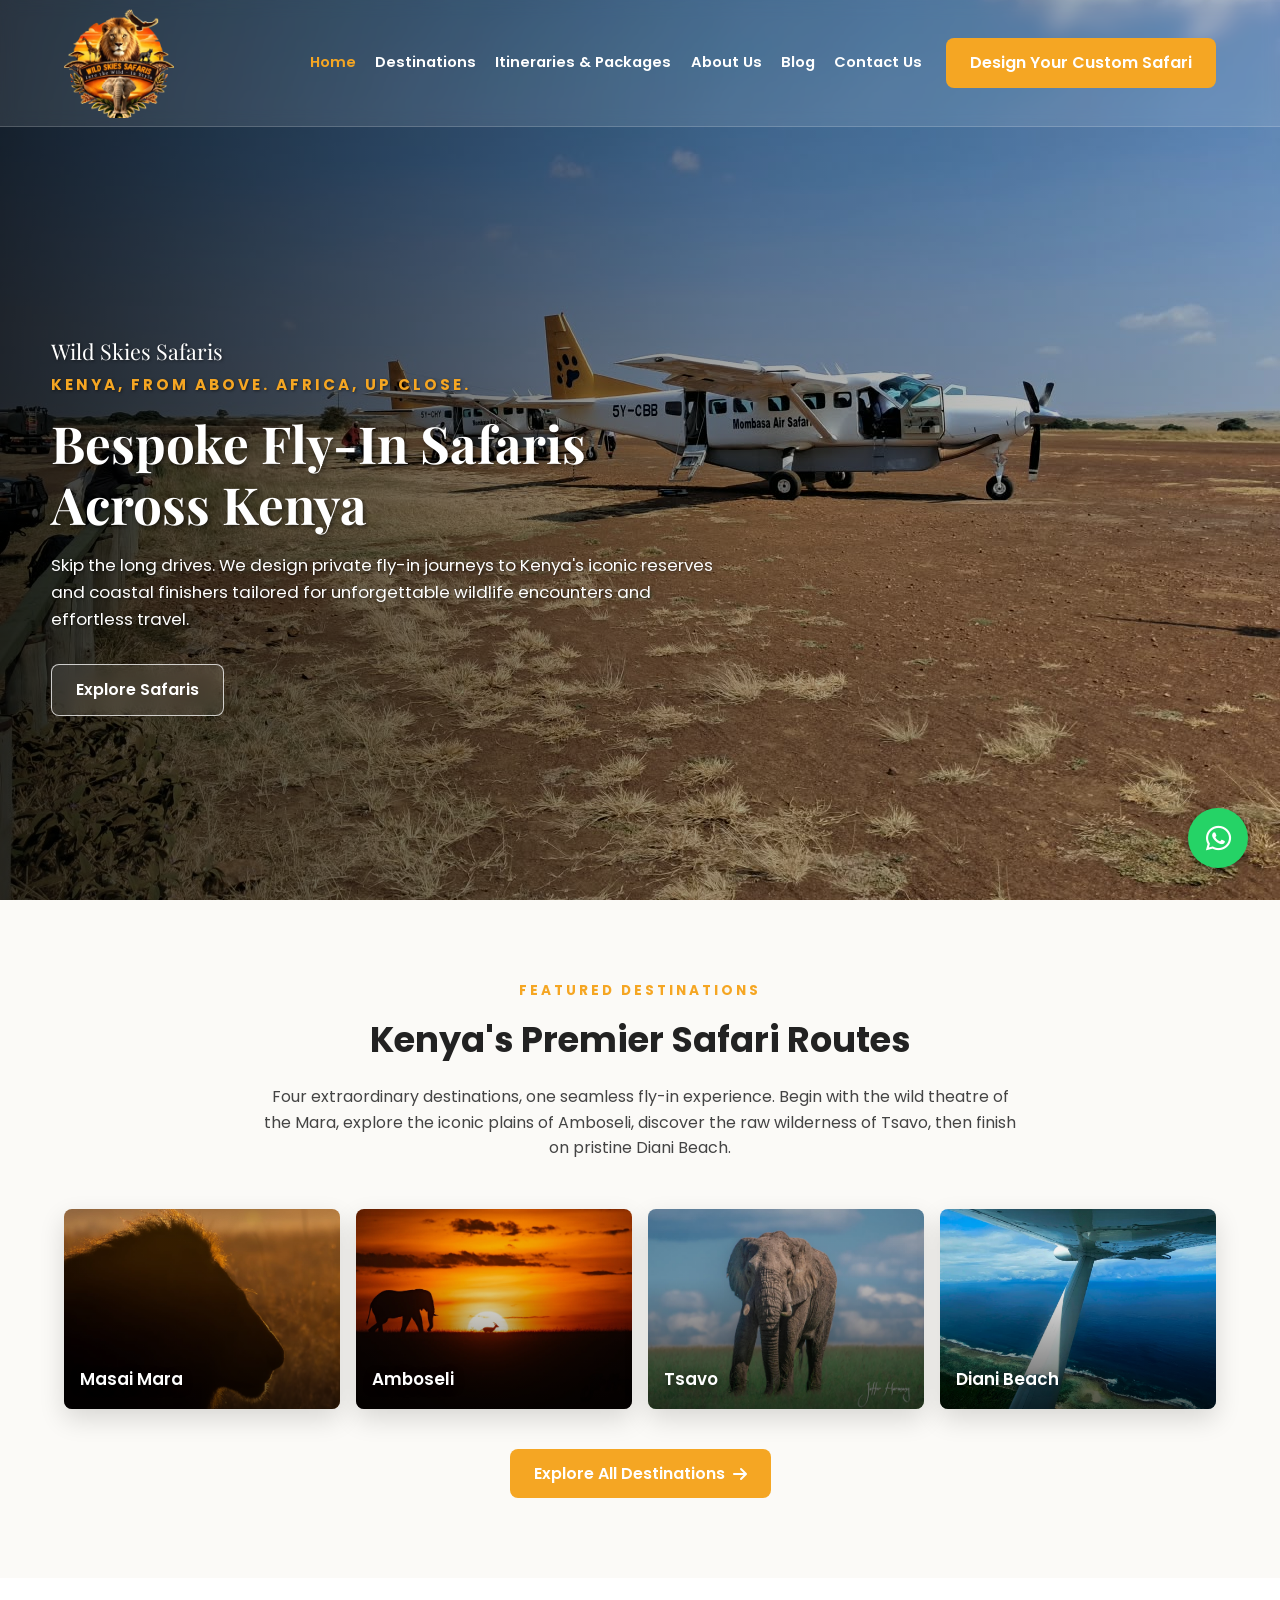
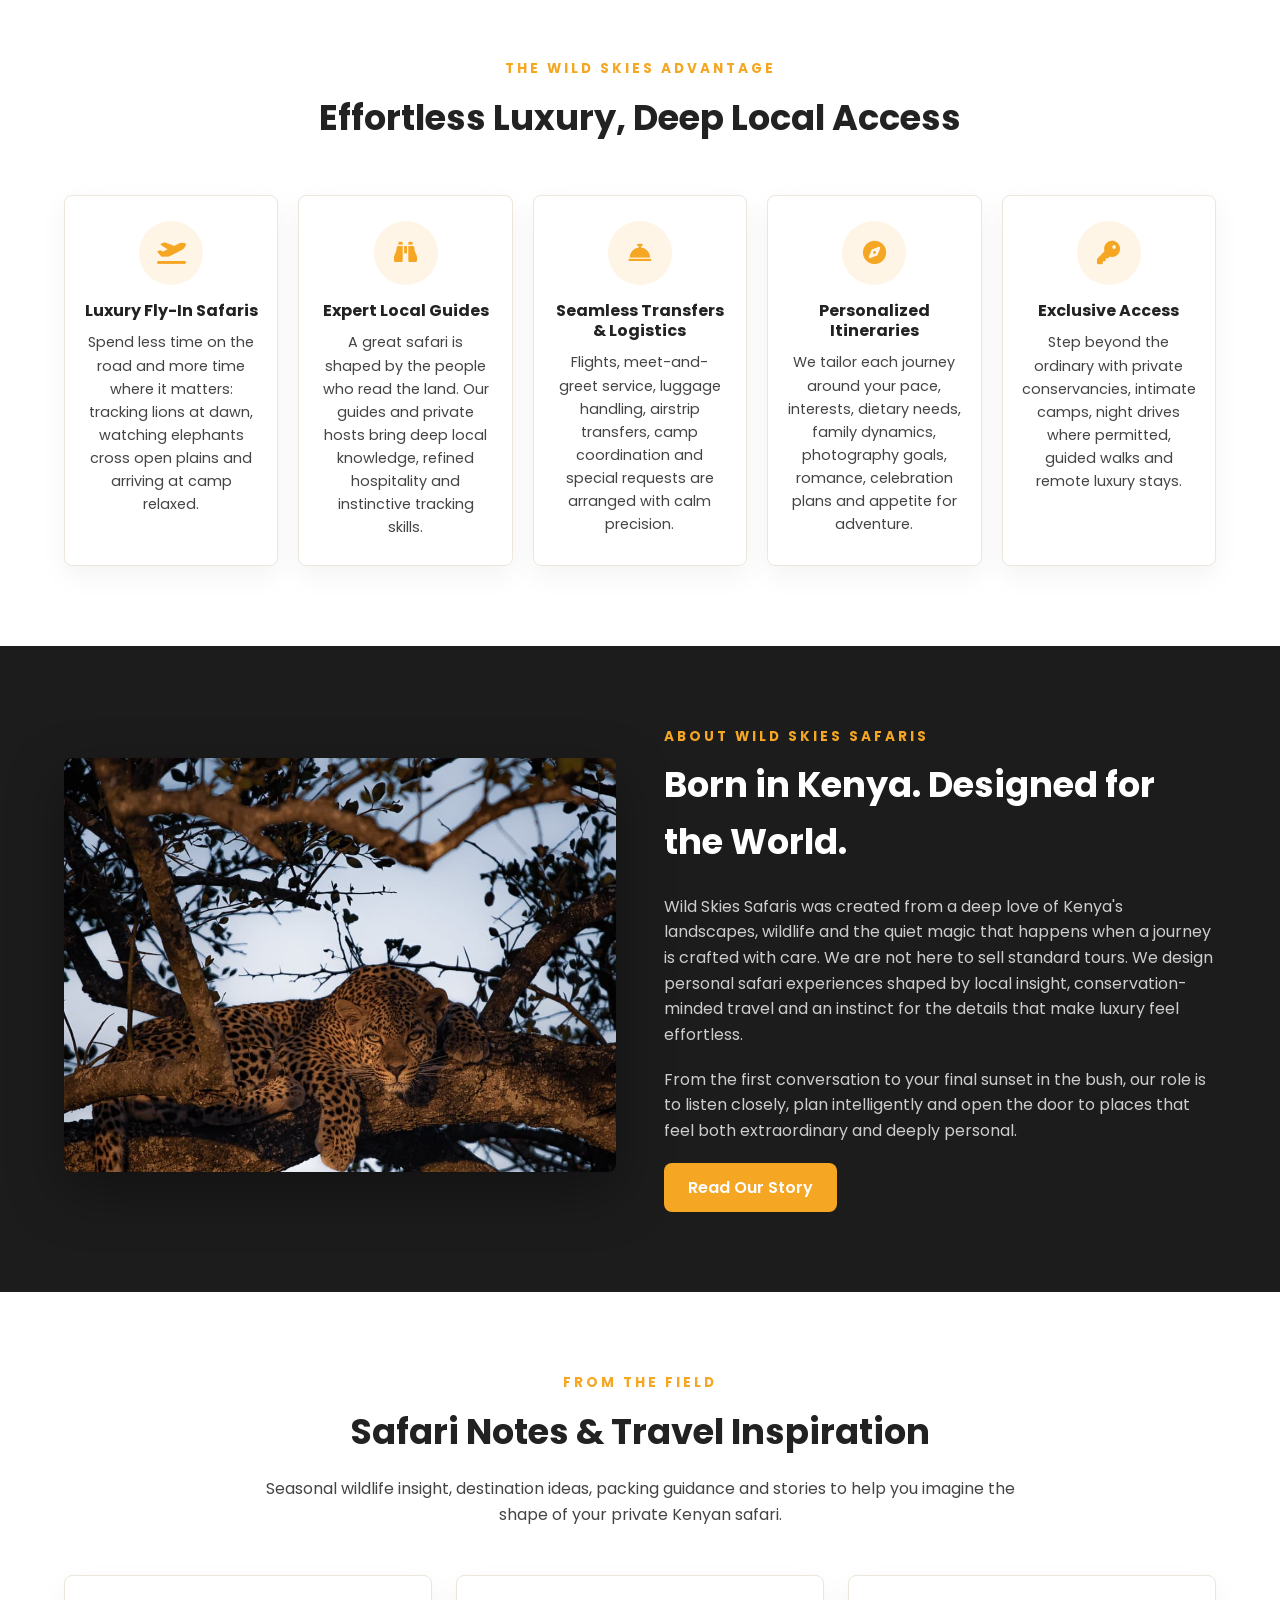
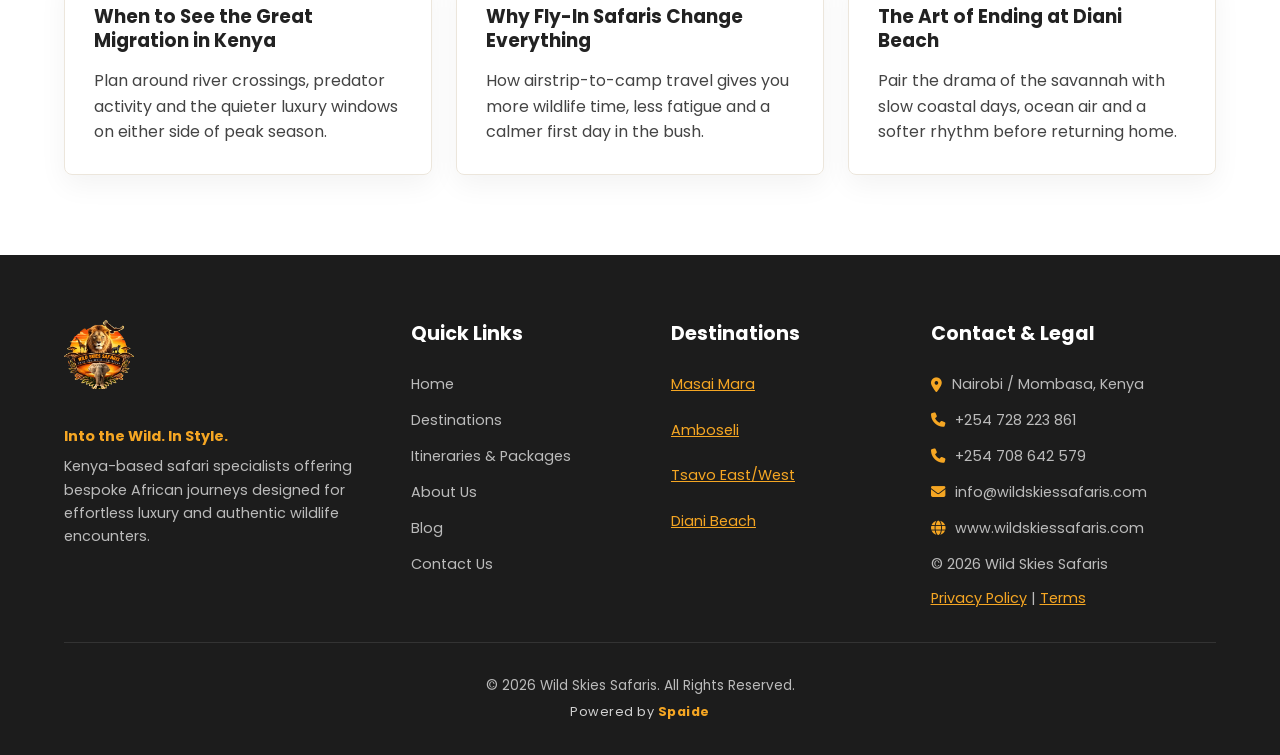
==== index.html @ ac3db59d "changed all pics" ====
﻿<!DOCTYPE html>
<html lang="en">
<head>
    <meta charset="UTF-8">
    <meta name="viewport" content="width=device-width, initial-scale=1.0">
    <title>Wild Skies Safaris | Kenya Fly-In Safari Specialist</title>
    <meta name="description" content="Luxury fly-in safaris across Kenya with bespoke private itineraries, seamless transfers, expert local guides and exclusive access to iconic wild places.">
    <link rel="stylesheet" href="style.css">
    <link href="https://fonts.googleapis.com/css2?family=Poppins:wght@400;500;600;700&family=Playfair+Display:wght@700&display=swap" rel="stylesheet">
    <link rel="stylesheet" href="https://cdnjs.cloudflare.com/ajax/libs/font-awesome/6.4.0/css/all.min.css">
    <link rel="icon" type="image/jpeg" href="Images/wildskies_logo.jpeg">
    <link rel="shortcut icon" type="image/x-icon" href="Images/wildskies_logo.jpeg">
</head>
<body class="home-page">
    <header class="navbar">
        <div class="container">
            <a href="index.html" class="logo">
                <img src="Images/wildskies_logo.jpeg" alt="Wild Skies Safaris Logo" class="logo-img">
            </a>
            <div class="nav-menu">
                <nav class="nav-links">
                    <a href="index.html" class="active">Home</a>
                    <a href="destinations.html">Destinations</a>
                    <a href="itineraries.html">Itineraries &amp; Packages</a>
                    <a href="about.html">About Us</a>
                    <a href="blog.html">Blog</a>
                    <a href="contact.html">Contact Us</a>
                </nav>
                <div class="nav-cta">
                    <a href="contact.html" class="btn btn-primary">Design Your Custom Safari</a>
                </div>
            </div>
            <button class="nav-toggle" aria-label="Toggle navigation">
                <span class="hamburger"></span>
            </button>
        </div>
    </header>

    <main>
        <section id="home" class="hero">
            <div class="hero-overlay"></div>
            <div class="container hero-content hero-left">
                <p class="hero-brand">Wild Skies Safaris</p>
                <p class="hero-tagline">Kenya, From Above. Africa, Up Close.</p>
                <h1>Bespoke Fly-In Safaris Across Kenya</h1>
                <p>Skip the long drives. We design private fly-in journeys to Kenya's iconic reserves and coastal finishers tailored for unforgettable wildlife encounters and effortless travel.</p>
                <div class="hero-cta">
                    <a href="destinations.html" class="btn btn-ghost">Explore Safaris</a>
                </div>
            </div>
        </section>

        <section id="destinations" class="section destinations-section">
            <div class="container">
                <div class="section-heading">
                    <p class="subtitle-caps">Featured Destinations</p>
                    <h2 class="section-title">Kenya's Premier Safari Routes</h2>
                    <p>Four extraordinary destinations, one seamless fly-in experience. Begin with the wild theatre of the Mara, explore the iconic plains of Amboseli, discover the raw wilderness of Tsavo, then finish on pristine Diani Beach.</p>
                </div>
                <div class="destinations-teaser-grid">
                    <a href="masai-mara.html" class="teaser-spot" style="background-image: url('Images/mara_lion_pride_1.jpeg');">
                        <span>Masai Mara</span>
                    </a>
                    <a href="amboseli.html" class="teaser-spot" style="background-image: url('Images/tsavo_red_elephant_landscape.jpeg');">
                        <span>Amboseli</span>
                    </a>
                    <a href="tsavo.html" class="teaser-spot" style="background-image: url('Images/WhatsApp Image 2026-08-27 at 13.56.18 (1).jpeg');">
                        <span>Tsavo</span>
                    </a>
                    <a href="diani.html" class="teaser-spot" style="background-image: url('Images/Airplane\ over\ diani.jpeg');">
                        <span>Diani Beach</span>
                    </a>
                </div>
                <div class="text-center">
                    <a href="destinations.html" class="btn btn-primary">Explore All Destinations <i class="fas fa-arrow-right"></i></a>
                </div>
            </div>
        </section>

        <section id="why-us" class="section">
            <div class="container">
                <div class="section-heading">
                    <p class="subtitle-caps">The Wild Skies Advantage</p>
                    <h2 class="section-title">Effortless Luxury, Deep Local Access</h2>
                </div>
                <div class="advantage-grid">
                    <article class="advantage-card">
                        <div class="icon-circle-large"><i class="fas fa-plane-departure"></i></div>
                        <h3>Luxury Fly-In Safaris</h3>
                        <p>Spend less time on the road and more time where it matters: tracking lions at dawn, watching elephants cross open plains and arriving at camp relaxed.</p>
                    </article>
                    <article class="advantage-card">
                        <div class="icon-circle-large"><i class="fas fa-binoculars"></i></div>
                        <h3>Expert Local Guides</h3>
                        <p>A great safari is shaped by the people who read the land. Our guides and private hosts bring deep local knowledge, refined hospitality and instinctive tracking skills.</p>
                    </article>
                    <article class="advantage-card">
                        <div class="icon-circle-large"><i class="fas fa-concierge-bell"></i></div>
                        <h3>Seamless Transfers &amp; Logistics</h3>
                        <p>Flights, meet-and-greet service, luggage handling, airstrip transfers, camp coordination and special requests are arranged with calm precision.</p>
                    </article>
                    <article class="advantage-card">
                        <div class="icon-circle-large"><i class="fas fa-compass"></i></div>
                        <h3>Personalized Itineraries</h3>
                        <p>We tailor each journey around your pace, interests, dietary needs, family dynamics, photography goals, romance, celebration plans and appetite for adventure.</p>
                    </article>
                    <article class="advantage-card">
                        <div class="icon-circle-large"><i class="fas fa-key"></i></div>
                        <h3>Exclusive Access</h3>
                        <p>Step beyond the ordinary with private conservancies, intimate camps, night drives where permitted, guided walks and remote luxury stays.</p>
                    </article>
                </div>
            </div>
        </section>

        <section id="about" class="section about-teaser bg-navy">
            <div class="container about-layout">
                <div class="about-image">
                    <img src="Images/leopard_closeup.jpeg" alt="A leopard resting in the shade during a Kenyan safari" class="rounded-img">
                </div>
                <div class="about-text light-text">
                    <p class="subtitle-caps">About Wild Skies Safaris</p>
                    <h2 class="section-title">Born in Kenya. Designed for the World.</h2>
                    <p>Wild Skies Safaris was created from a deep love of Kenya's landscapes, wildlife and the quiet magic that happens when a journey is crafted with care. We are not here to sell standard tours. We design personal safari experiences shaped by local insight, conservation-minded travel and an instinct for the details that make luxury feel effortless.</p>
                    <p>From the first conversation to your final sunset in the bush, our role is to listen closely, plan intelligently and open the door to places that feel both extraordinary and deeply personal.</p>
                    <a href="about.html" class="btn btn-primary">Read Our Story</a>
                </div>
            </div>
        </section>

        <section id="blog" class="section">
            <div class="container">
                <div class="section-heading">
                    <p class="subtitle-caps">From the Field</p>
                    <h2 class="section-title">Safari Notes &amp; Travel Inspiration</h2>
                    <p>Seasonal wildlife insight, destination ideas, packing guidance and stories to help you imagine the shape of your private Kenyan safari.</p>
                </div>
                <div class="blog-preview">
                    <article>
                        <h3>When to See the Great Migration in Kenya</h3>
                        <p>Plan around river crossings, predator activity and the quieter luxury windows on either side of peak season.</p>
                    </article>
                    <article>
                        <h3>Why Fly-In Safaris Change Everything</h3>
                        <p>How airstrip-to-camp travel gives you more wildlife time, less fatigue and a calmer first day in the bush.</p>
                    </article>
                    <article>
                        <h3>The Art of Ending at Diani Beach</h3>
                        <p>Pair the drama of the savannah with slow coastal days, ocean air and a softer rhythm before returning home.</p>
                    </article>
                </div>
            </div>
        </section>

    </main>

    <footer>
        <div class="container footer-grid">
            <div class="footer-col footer-brand-col">
                <div class="footer-brand">
                    <img src="Images/wildskies_logo.jpeg" alt="Wild Skies Safaris Logo" class="footer-logo">
                </div>
                <p class="footer-tagline">Into the Wild. In Style.</p>
                <p>Kenya-based safari specialists offering bespoke African journeys designed for effortless luxury and authentic wildlife encounters.</p>
            </div>
            <div class="footer-col">
                <h4>Quick Links</h4>
                <ul class="footer-links">
                    <li><a href="index.html">Home</a></li>
                    <li><a href="destinations.html">Destinations</a></li>
                    <li><a href="itineraries.html">Itineraries &amp; Packages</a></li>
                    <li><a href="about.html">About Us</a></li>
                    <li><a href="blog.html">Blog</a></li>
                    <li><a href="contact.html">Contact Us</a></li>
                </ul>
            </div>
            <div class="footer-col">
                <h4>Destinations</h4>
                <ul class="footer-destinations-list">
                    <li><a href="masai-mara.html">Masai Mara</a></li>
                    <li><a href="amboseli.html">Amboseli</a></li>
                    <li><a href="tsavo.html">Tsavo East/West</a></li>
                    <li><a href="diani.html">Diani Beach</a></li>
                </ul>
            </div>
            <div class="footer-col">
                <h4>Contact &amp; Legal</h4>
                <ul class="footer-contact-list">
                    <li><i class="fas fa-map-marker-alt"></i><span>Nairobi / Mombasa, Kenya</span></li>
                    <li><i class="fas fa-phone"></i><a href="tel:+254728223861">+254 728 223 861</a></li>
                    <li><i class="fas fa-phone"></i><a href="tel:+254708642579">+254 708 642 579</a></li>
                    <li><i class="fas fa-envelope"></i><a href="mailto:info@wildskiessafaris.com">info@wildskiessafaris.com</a></li>
                    <li><i class="fas fa-globe"></i><a href="https://www.wildskiessafaris.com">www.wildskiessafaris.com</a></li>
                </ul>
                <ul class="footer-legal-list">
                    <li>© 2026 Wild Skies Safaris</li>
                    <li><a href="contact.html">Privacy Policy</a> | <a href="contact.html">Terms</a></li>
                </ul>
            </div>
        </div>
        <div class="footer-bottom container">
            <p>&copy; 2026 Wild Skies Safaris. All Rights Reserved.</p>
            <p class="powered-by">Powered by <span>Spaide</span></p>
        </div>
    </footer>

    <div class="floating-actions">
        <a href="https://wa.me/254728223861" class="float-btn float-wa" target="_blank" aria-label="Chat on WhatsApp">
            <i class="fab fa-whatsapp"></i>
        </a>
    </div>

    <script>
        document.addEventListener("DOMContentLoaded", () => {
            const navbar = document.querySelector(".navbar");
            const navToggle = document.querySelector(".nav-toggle");
            const navMenu = document.querySelector(".nav-menu");

            if (navbar && !navbar.classList.contains("scrolled")) {
                window.addEventListener("scroll", () => {
                    navbar.classList.toggle("scrolled", window.scrollY > 20);
                });
            }

            if (navToggle && navMenu) {
                const closeMenu = () => {
                    navMenu.classList.remove("active");
                    navToggle.classList.remove("active");
                };

                const toggleMenu = () => {
                    if (navMenu.classList.contains("active")) {
                        closeMenu();
                    } else {
                        navMenu.classList.add("active");
                        navToggle.classList.add("active");
                    }
                };

                navToggle.addEventListener("click", (event) => {
                    event.stopPropagation();
                    toggleMenu();
                });

                navMenu.querySelectorAll("a").forEach((link) => {
                    link.addEventListener("click", closeMenu);
                });

                document.addEventListener("click", (event) => {
                    if (!navMenu.contains(event.target) && !navToggle.contains(event.target)) {
                        closeMenu();
                    }
                });

                document.addEventListener("keydown", (event) => {
                    if (event.key === "Escape") {
                        closeMenu();
                    }
                });
            }
        });
    </script>
</body>
</html>
---- style.css ----
﻿/* =========================================
   1. GLOBAL VARIABLES & RESET
   ========================================= */
:root {
    --primary: #f5a623;       /* Sunset Orange from Logo */
    --primary-hover: #e0910f;
    --dark: #222222;          /* Dark Grey/Black */
    --whatsapp: #25d366;      /* WhatsApp Green */
    --whatsapp-hover: #128c7e;
    --light: #f8f9fa;         /* Light Grey Background */
    --text: #444444;
    --white: #ffffff;
    --navy: #1c1c1c; /* Dark color for footer to match logo */
    --border-radius: 8px;
    --transition: all 0.3s ease;
}

* {
    margin: 0;
    padding: 0;
    box-sizing: border-box;
}

html {
    scroll-behavior: smooth;
}

body {
    display: flex;
    flex-direction: column;
    min-height: 100vh;
    font-family: "Poppins", -apple-system, BlinkMacSystemFont, "Segoe UI", Roboto, Helvetica, Arial, sans-serif;
    color: var(--text);
    line-height: 1.6;
    background-color: var(--white);
}

a {
    color: var(--primary);
    transition: all 0.3s ease;
}

a:hover {
    text-decoration: underline;
    opacity: 0.85;
}

.container {
    width: 90%;
    max-width: 1200px;
    margin: 0 auto;
}

/* Typography Utilities */
.section-title {
    font-size: 2.2rem;
    color: var(--dark);
    margin-bottom: 2.5rem;
}

.serif-title {
    font-family: "Playfair Display", serif;
}

.text-center {
    text-align: center;
}

.text-primary {
    color: var(--primary);
}

.bg-light { background-color: var(--light); }
.bg-white { background-color: var(--white); }
.bg-navy { background-color: var(--navy); }

/* =========================================
   2. NAVIGATION BAR
   ========================================= */
.navbar {
    background-color: rgba(255,255,255,0.10);
    backdrop-filter: blur(8px);
    -webkit-backdrop-filter: blur(8px);
    border-bottom: 1px solid rgba(255,255,255,0.18);
    padding: 0.5rem 0;
    position: fixed; /* Changed from sticky to fixed for overlay effect */
    width: 100%;
    top: 0;
    z-index: 1000;
    transition: background-color 0.4s ease, box-shadow 0.4s ease, border-color 0.4s ease;
}

.navbar .container {
    display: flex;
    justify-content: space-between;
    align-items: center;
    flex-wrap: wrap; /* Allows wrapping on very small screens */
    position: relative; /* For positioning context */
    gap: 1rem;
}

.navbar.scrolled {
    background-color: rgba(255, 255, 255, 0.871);
    box-shadow: 0 2px 10px rgba(0,0,0,0.08);
    border-bottom-color: rgba(17,17,17,0.06);
}
.navbar.scrolled .logo, .navbar.scrolled .nav-links a {
    color: var(--dark);
}

.logo-img {
    max-height: 46px;
    width: auto;
    display: block;
    transition: max-height 0.4s ease;
}
/* On the homepage, the logo is large before scrolling */
.navbar:not(.scrolled) .logo-img {
    max-height: 110px;
}

.logo {
    font-size: 1.5rem;
    font-weight: 700;
    color: var(--white); /* White text on transparent nav */
    text-decoration: none;
}

.logo span {
    color: var(--primary);
}

.nav-links {
    display: flex;
    align-items: center;
    gap: 1.2rem;
    position: static;
    transform: none;
}

.nav-links a {
    text-decoration: none;
    color: var(--white); /* White text on transparent nav */
    font-weight: 600;
    font-size: 0.92rem;
    transition: var(--transition);
    white-space: nowrap;
}

.nav-links a:hover,
.nav-links a.active {
    color: var(--primary);
}

.navbar.scrolled .nav-links a:hover,
.navbar.scrolled .nav-links a.active {
    color: var(--primary);
}

body.inner-page .navbar:not(.scrolled) {
    background-color: rgba(17, 17, 17, 0.20);
    border-bottom-color: rgba(255,255,255,0.12);
    backdrop-filter: blur(2px);
    -webkit-backdrop-filter: blur(2px);
}

body.inner-page .navbar:not(.scrolled) .logo-img {
    max-height: 58px;
}

.nav-menu {
    display: flex;
    align-items: center;
    gap: 1.5rem; /* Space between nav links and button */
    margin-left: auto;
}

.nav-cta {
    display: flex;
}

.nav-toggle {
    display: none; /* Hidden on desktop */
    z-index: 1001;
    position: relative; /* Ensures the toggle button (and 'X' icon) appears above the slide-out menu */
}

.navbar.scrolled .nav-cta .btn-primary {
    background-color: transparent;
    color: var(--primary);
    box-shadow: inset 0 0 0 2px var(--primary);
}

.navbar.scrolled .nav-cta .btn-primary:hover {
    background-color: var(--primary);
    color: var(--white);
    box-shadow: none;
}

/* =========================================
   3. BUTTONS & HERO SECTION
   ========================================= */
.btn {
    display: inline-flex;
    align-items: center;
    gap: 0.5rem;
    padding: 0.75rem 1.5rem;
    border-radius: var(--border-radius);
    text-decoration: none;
    font-weight: 600;
    transition: var(--transition);
    cursor: pointer;
    border: none;
}

.btn-primary {
    background-color: var(--primary);
    color: var(--white);
}

.btn-primary:hover {
    background-color: var(--primary-hover);
    transform: translateY(-2px);
}

.btn-ghost {
    color: var(--white);
    border: 1px solid rgba(255,255,255,0.75);
    background-color: rgba(255,255,255,0.08);
    backdrop-filter: blur(8px);
}

.btn-ghost:hover {
    color: var(--dark);
    background-color: var(--white);
    transform: translateY(-2px);
}

.btn-whatsapp {
    background-color: var(--whatsapp);
    color: var(--white);
}

.btn-whatsapp:hover {
    background-color: var(--whatsapp-hover);
    transform: translateY(-2px);
}

.hero {
    position: relative;
    min-height: 100vh;
    display: flex;
    align-items: center;
    color: var(--white);
    padding-top: 150px; /* Increased offset for taller initial navbar on homepage */
    box-sizing: border-box; /* Include padding in height calculation */
    background-image: url('Images/safari_lion_hero.jpeg'); /* Default for desktop/tablet */
    background-size: cover;
    background-position: center;
}

.hero-overlay {
    position: absolute;
    top: 0; left: 0; right: 0; bottom: 0;
    background: linear-gradient(90deg, rgba(0,0,0,0.78), rgba(0,0,0,0.35) 58%, rgba(0,0,0,0.15));
    z-index: 1;
}

.hero-content {
    position: relative;
    z-index: 2;
    max-width: 680px;
}

.hero-brand {
    font-family: "Playfair Display", serif;
    font-size: 1.45rem;
    margin-bottom: 0.25rem;
}

.hero-tagline {
    color: var(--primary);
    font-size: 0.95rem;
    font-weight: 700;
    letter-spacing: 3px;
    margin-bottom: 1rem;
    text-transform: uppercase;
}

.hero-content h1 {
    font-family: "Playfair Display", serif;
    font-size: 3.2rem;
    margin-bottom: 1rem;
    line-height: 1.2;
    text-shadow: 2px 2px 4px rgba(0,0,0,0.5);
}

.hero-content p {
    font-size: 1.2rem;
    margin-bottom: 2rem;
    text-shadow: 1px 1px 3px rgba(0,0,0,0.5);
}

.hero-content .hero-brand {
    font-family: "Playfair Display", serif;
    font-size: 1.45rem;
    margin-bottom: 0.25rem;
}

.hero-content .hero-tagline {
    color: var(--primary);
    font-size: 0.95rem;
    font-weight: 700;
    letter-spacing: 3px;
    margin-bottom: 1rem;
    text-transform: uppercase;
}

.hero-cta {
    display: flex;
    flex-wrap: wrap;
    gap: 1rem;
}

/* Inner Page Hero */
.page-hero {
    position: relative;
    height: 50vh;
    min-height: 400px;
    display: flex;
    align-items: center;
    justify-content: center;
    color: var(--dark);
    background-color: #1b1d18;
    background-image: url('Images/safari_lion_hero.jpeg');
    background-size: cover;
    background-position: center center;
    background-repeat: no-repeat;
    padding-top: 90px;
    overflow: hidden;
    isolation: isolate;
    background-attachment: scroll;
}

@media (min-width: 1200px) {
    .page-hero {
        height: 54vh;
        min-height: 470px;
    }
}

.page-hero::before {
    content: "";
    position: absolute;
    inset: 0;
    background: linear-gradient(90deg, rgba(9,12,10,0.40) 0%, rgba(9,12,10,0.14) 52%, rgba(9,12,10,0.05) 100%);
    z-index: 0;
}

.page-hero::after {
    display: none;
}

.page-hero .hero-overlay {
    display: none;
}

.page-hero-about { background-image: url('Images/lion_closeup_profile.jpeg'); background-position: center 44%; }
.page-hero-blog { background-image: url('Images/lioness_wildlife_closeup.jpeg'); background-position: center 44%; }
.page-hero-contact { background-image: url('Images/savannah_lion_evening.jpeg'); background-position: center 38%; }
.page-hero-destinations { background-image: url('Images/lion_safari_approach.jpeg'); background-position: center 46%; }
.page-hero-itineraries { background-image: url('Images/lion_male_portrait.jpeg'); background-position: center 42%; }
.page-hero-package { background-image: url('Images/lion_male_portrait.jpeg'); background-position: center 42%; }
.page-hero-mara { background-image: url('Images/masai_mara_lion_hero.jpeg'); background-position: center 48%; }
.page-hero-amboseli { background-image: url('Images/amboseli_elephant_herd.jpeg'); background-position: center 43%; }
.page-hero-tsavo { background-image: url('Images/tsavo_lion_scene.jpeg'); background-position: center 50%; }
.page-hero-diani { background-image: url('Images/diani_coastal_retreat.jpeg'); background-position: center 44%; }

.page-hero .hero-content {
    position: relative;
    z-index: 1;
    max-width: 760px;
    margin-top: 1rem;
    padding: 1.25rem 1.5rem;
    text-align: left;
    background: rgba(9,12,10,0.42);
    border: 1px solid rgba(255,255,255,0.16);
    border-radius: 12px;
    box-shadow: 0 10px 26px rgba(9,12,11,0.22);
    backdrop-filter: blur(10px);
    -webkit-backdrop-filter: blur(10px);
    animation: hero-content-in 0.7s ease-out both;
}

.page-hero-destinations .hero-content {
    width: min(100%, 980px);
    max-width: 980px;
    margin: 0 auto;
    padding: 1.35rem 1.65rem 1.65rem;
    background: rgba(9,12,10,0.42);
    border: 1px solid rgba(255,255,255,0.16);
    border-radius: 14px;
    backdrop-filter: blur(10px);
    -webkit-backdrop-filter: blur(10px);
}

.page-hero-about .hero-content,
.page-hero-blog .hero-content,
.page-hero-contact .hero-content,
.page-hero-destinations .hero-content,
.page-hero-itineraries .hero-content {
    border-radius: 14px;
}

.page-hero {
    animation: none;
}

@keyframes hero-content-in {
    from { opacity: 0; transform: translateY(14px); }
    to { opacity: 1; transform: translateY(0); }
}

@keyframes hero-image-drift {
    from { background-position: center center; }
    to { background-position: center center; }
}

.page-hero .hero-content::before {
    content: "";
    display: block;
    width: 54px;
    height: 4px;
    margin-bottom: 1.25rem;
    background: var(--primary);
    border-radius: 999px;
}

.page-hero .hero-content h1 {
    color: var(--white);
    font-family: "Playfair Display", serif;
    font-size: clamp(2rem, 3.8vw, 3.25rem);
    line-height: 1.05;
    text-shadow: 0 3px 22px rgba(0,0,0,0.62);
}

.page-hero .hero-content p {
    max-width: 580px;
    margin-top: 1rem;
    color: rgba(255,255,255,0.94);
    font-size: 0.92rem;
    font-weight: 500;
}

.page-hero-itineraries { background-image: url('Images/flight_airstrip_scene.jpeg'); }

.package-page-intro {
    max-width: 880px;
    margin-bottom: 4rem;
}

.page-hero .hero-content .serif-title,
.page-hero .hero-content h1,
.page-hero .hero-content p {
    text-shadow: 0 3px 22px rgba(0,0,0,0.62);
}

.package-page-intro .section-title {
    max-width: 780px;
    margin: 0 auto;
    font-family: "Playfair Display", serif;
    font-size: clamp(1.8rem, 3vw, 2.7rem);
    font-weight: 700;
    line-height: 1.2;
}

@media (prefers-reduced-motion: reduce) {
    .page-hero,
    .page-hero .hero-content {
        animation: none;
    }
}

/* Left-align hero content on larger screens to reduce cramped centered text */
.hero-left { text-align: left; }
@media(min-width: 992px) {
    .hero-left { margin-left: 4%; }
}

@media(min-width: 768px) {
    .hero-content .hero-brand { font-size: 1.35rem; }
    .hero-content p { font-size: 1.05rem; }
    .page-hero {
        height: 52vh;
        min-height: 430px;
        max-height: 600px;
    }
}

@media(min-width: 1200px) {
    .page-hero {
        background-size: cover;
    }
}

/* =========================================
   4. LAYOUT GRIDS (ABOUT, DESTINATIONS, CONTACT)
   ========================================= */
.section {
    padding: 5rem 0;
}

.grid {
    display: grid;
    gap: 2rem;
}

/* About Layout */
.about-layout {
    display: grid;
    gap: 3rem;
    align-items: center;
    max-width: 1500px;
}

@media(min-width: 768px) {
    .about-layout { grid-template-columns: repeat(2, 1fr); }
}

.about-text h2 {
    color: var(--dark);
    margin-bottom: 1.5rem;
    font-size: 2.2rem;
}

.about-text h3 {
    color: var(--dark);
    margin-bottom: 0.75rem;
}

.about-list {
    list-style: none;
    margin-top: 1rem;
    padding: 0;
}

.about-list li {
    margin-bottom: 0.9rem;
    display: flex;
    align-items: flex-start;
    gap: 1rem;
    padding: 1rem 1.1rem;
    background-color: var(--light);
    border-radius: var(--border-radius);
    border-left: 3px solid var(--primary);
    transition: var(--transition);
}

.about-list li:hover {
    transform: translateY(-3px);
    box-shadow: 0 8px 20px rgba(0,0,0,0.06);
}

.about-list h4 {
    font-size: 1.1rem;
    color: var(--dark);
    margin-bottom: 0.2rem;
}

.about-list p {
    margin: 0;
    line-height: 1.4;
}

.about-founder-card {
    position: relative;
    margin: 0.5rem 0 0.5rem;
    padding: 1.5rem 1.75rem 1.25rem;
    background: linear-gradient(180deg, #fffdf9 0%, #f7f2e6 100%);
    border: 1px solid #efe4d0;
    border-left: 4px solid var(--primary);
    border-radius: var(--border-radius);
    box-shadow: 0 10px 28px rgba(27, 20, 10, 0.06);
}

.about-founder-quote-icon {
    display: block;
    color: var(--primary);
    font-size: 1.4rem;
    opacity: 0.5;
    margin-bottom: 0.6rem;
}

.about-founder-card p {
    margin-bottom: 0.7rem;
}

.about-founder-card p:last-child {
    margin-bottom: 0;
}

.rounded-img {
    width: 100%;
    height: auto;
    object-fit: cover;
    border-radius: var(--border-radius);
    box-shadow: 0 10px 30px rgba(0,0,0,0.15);
}

.about-image .rounded-img {
    aspect-ratio: 5 / 6;
    object-position: center top;
}

.about-image-caption {
    margin: 0.85rem 0 0;
    text-align: center;
    font-family: "Playfair Display", serif;
    font-size: 1.1rem;
    color: var(--dark);
}

.about-image-caption span {
    display: block;
    font-family: "Poppins", sans-serif;
    font-size: 0.78rem;
    font-weight: 600;
    letter-spacing: 1px;
    text-transform: uppercase;
    color: var(--primary);
    margin-top: 0.2rem;
}

/* Cards (Destinations) */
@media(min-width: 768px) {
    .card-grid { grid-template-columns: repeat(3, 1fr); }
}

.card {
    background: var(--white);
    border-radius: var(--border-radius);
    overflow: hidden; /* Changed back to hidden to clip image */
    box-shadow: 0 4px 15px rgba(0,0,0,0.05);
    transition: var(--transition);
}

.card:hover {
    transform: translateY(-5px);
    box-shadow: 0 10px 25px rgba(0,0,0,0.1);
}

.card-img {
    position: relative;
    height: 220px;
    background-size: cover;
    background-position: center;
}

.card-body {
    padding: 1.5rem;
}

.card-body h3 {
    margin-bottom: 0.5rem;
    color: var(--dark);
}

.card-link {
    text-decoration: none;
    color: var(--primary);
    font-weight: 600;
    display: inline-flex;
    align-items: center;
    gap: 0.5rem;
    transition: all 0.3s ease;
    position: relative;
}
.card-link:hover {
    color: var(--primary-hover);
    transform: translateX(3px);
    text-decoration: underline;
}

.card-tag {
    position: absolute;
    top: 1rem;
    left: 1rem;
    background-color: var(--primary);
    color: var(--white);
    padding: 0.25rem 0.75rem;
    border-radius: 50px;
    font-size: 0.8rem;
    font-weight: 600;
    z-index: 5;
}

/* =========================================
   5. REUSABLE COMPONENTS
   ========================================= */
.subtitle-caps {
    color: var(--primary);
    font-size: 0.85rem;
    letter-spacing: 3px;
    font-weight: 700;
    text-transform: uppercase;
    margin-bottom: 10px;
}
.centered-box {
    max-width: 550px;
    margin: 0 auto;
    text-align: center;
}

.centered-box p {
    justify-content: center;
}
.icon-circle-small {
    width: 50px;
    height: 50px;
    flex-shrink: 0;
    border-radius: 50%;
    display: flex;
    align-items: center;
    justify-content: center;
    font-size: 1.2rem;
    color: var(--white);
    background-color: var(--primary); /* A new icon for the updated section */
}

/* =========================================
   6. WHY CHOOSE US SECTION
   ========================================= */
.why-us-grid {
    display: grid;
    grid-template-columns: repeat(auto-fit, minmax(300px, 1fr));
    gap: 2rem;
    margin-top: 3rem;
}

.why-us-card {
    background: var(--white);
    border: 1px solid #f0f0f0;
    border-radius: var(--border-radius);
    padding: 2.5rem 2rem;
    text-align: center;
    transition: var(--transition);
}

.why-us-card:hover {
    transform: translateY(-5px);
    box-shadow: 0 10px 25px rgba(0,0,0,0.07);
    border-color: transparent;
}

.why-us-card h3 {
    color: var(--dark);
    font-size: 1.3rem;
    margin-bottom: 1rem;
}

.icon-circle-large {
    width: 80px;
    height: 80px;
    margin: 0 auto 1.5rem;
    border-radius: 50%;
    display: flex;
    align-items: center;
    justify-content: center;
    font-size: 2rem;
    color: var(--primary);
    background-color: #fef5e7; /* Lighter shade of primary */
}

/* =========================================
   7. BLOG / TESTIMONIALS SECTION
   ========================================= */
.testimonial-grid {
    display: grid;
    grid-template-columns: repeat(auto-fit, minmax(320px, 1fr));
    gap: 2rem;
    margin-top: 3rem;
}

.testimonial-card {
    background-color: var(--white);
    border-radius: var(--border-radius);
    padding: 2rem;
    display: flex;
    flex-direction: column;
    justify-content: space-between;
    border-left: 4px solid var(--primary);
    box-shadow: 0 4px 15px rgba(0,0,0,0.05);
}

.testimonial-content {
    margin-bottom: 1.5rem;
}

.testimonial-content p {
    font-style: italic;
    color: var(--text);
    line-height: 1.7;
}

.testimonial-author {
    display: flex;
    align-items: center;
    gap: 1rem;
}

.testimonial-author img {
    width: 60px;
    height: 60px;
    border-radius: 50%;
    object-fit: cover;
}

.testimonial-author h4 {
    margin: 0;
    color: var(--dark);
    font-size: 1.1rem;
}

.testimonial-author span {
    font-size: 0.9rem;
    color: var(--text);
}

/* =========================================
   8. CONTACT & MAP SECTION
   ========================================= */
.contact-layout {
    display: grid;
    gap: 2rem;
    align-items: start;
    grid-template-columns: 1fr;
}

@media(min-width: 900px) {
    .contact-layout {
        grid-template-columns: 1.15fr 1fr;
        gap: 2.5rem;
    }

    .contact-form-panel {
        position: sticky;
        top: 110px;
    }
}

.contact-cards-grid {
    display: grid;
    gap: 1rem;
    grid-template-columns: 1fr;
    margin-bottom: 2rem;
}

.details-box {
    background-color: var(--light);
    padding: 2rem;
    border-radius: var(--border-radius);
    height: 100%;
}

.details-box h2 {
    color: var(--dark);
    margin-bottom: 1rem;
}

.details-box p {
    margin-bottom: 0.5rem;
    display: flex;
    align-items: center;
    gap: 10px;
}

.mt-2 { margin-top: 2rem; }

/* Styles for Full Contact Page */
.contact-info-panel {
    background: linear-gradient(180deg, #fffdf9 0%, #f7f2e6 100%);
    border: 1px solid #efe4d0;
    border-radius: 22px;
    padding: 2rem;
    box-shadow: 0 12px 35px rgba(27, 20, 10, 0.08);
}

.contact-info-panel h2 {
    color: var(--dark);
    margin-bottom: 0.5rem;
}

.contact-subtitle {
    margin-bottom: 2rem;
    font-size: 1rem;
    max-width: 95%;
}

.contact-card {
    display: grid;
    grid-template-columns: 52px 1fr;
    column-gap: 1.1rem;
    row-gap: 0.35rem;
    align-items: start;
    background-color: var(--white);
    padding: 1.25rem 1.4rem;
    border-radius: var(--border-radius);
    border: 1px solid #f0f0f0;
    border-left-width: 4px;
    transition: var(--transition);
}

.contact-card:hover {
    transform: translateY(-4px);
    box-shadow: 0 8px 20px rgba(0,0,0,0.07);
}

.contact-card h3 {
    grid-column: 2;
    color: var(--dark);
    margin-bottom: 0;
    font-size: 1.05rem;
}

.contact-card p {
    grid-column: 2;
    margin-bottom: 0.6rem;
    font-size: 0.9rem;
}

.contact-card-icon {
    grid-column: 1;
    grid-row: 1 / span 3;
    width: 52px;
    height: 52px;
    border-radius: 50%;
    display: flex;
    align-items: center;
    justify-content: center;
    font-size: 1.5rem;
    margin-bottom: 0;
    color: var(--white);
}

.contact-card .w-100 {
    grid-column: 2;
    width: fit-content;
    justify-content: flex-start;
    padding: 0.55rem 1.1rem;
    font-size: 0.85rem;
}

/* Icon & Border Colors */
.c-wa { background-color: var(--whatsapp); }
.border-wa { border-left-color: var(--whatsapp); }
.c-email { background-color: #6c757d; }
.border-email { border-left-color: #6c757d; }
.c-phone { background-color: var(--primary); }
.border-phone { border-left-color: var(--primary); }

.w-100 {
    width: 100%;
    justify-content: center;
}

.btn-dark-custom { background-color: #343a40; color: var(--white); }
.btn-dark-custom:hover { background-color: #23272b; }

.btn-outline { background-color: transparent; color: var(--primary); border: 2px solid var(--primary); }
.btn-outline:hover { background-color: var(--primary); color: var(--white); }

.contact-details-panel {
    display: flex;
    flex-direction: column;
    gap: 1.25rem;
}

.contact-details-panel .details-box {
    background: linear-gradient(180deg, #fffaf1 0%, #f7f3eb 100%);
    border: 1px solid #e6dac2;
}

.contact-details-panel h3 {
    color: var(--dark);
    margin-bottom: 1rem;
}

.contact-page-form {
    margin-top: 0;
    max-width: 100%;
    padding: 1.5rem;
    background: rgba(255,255,255,0.9);
    border: 1px solid #eadfc6;
    border-radius: 18px;
    box-shadow: 0 15px 40px rgba(40, 34, 23, 0.08);
}

.contact-page-form p {
    margin-bottom: 0.9rem;
}

.hp-field {
    display: none;
}

.form-toast {
    position: fixed;
    top: 0;
    left: 0;
    right: 0;
    z-index: 3000;
    padding: 1rem 1.5rem;
    text-align: center;
    font-weight: 600;
    font-size: 0.95rem;
    color: var(--white);
    background-color: var(--whatsapp);
    box-shadow: 0 4px 14px rgba(0,0,0,0.18);
    transform: translateY(-120%);
    transition: transform 0.4s ease;
}

.form-toast.show {
    transform: translateY(0);
}

.form-toast.form-toast-error {
    background-color: #d9534f;
}
/* =========================================
   9. FOOTER & FLOATING ACTIONS
   ========================================= */
footer {
    background-color: var(--navy);
    color: rgba(255,255,255,0.7);
    margin-top: auto;
    padding: 4rem 0 2rem;
    font-size: 0.9rem;
}

.footer-grid {
    display: grid;
    gap: 2rem 2.5rem;
    padding-bottom: 2rem;
    border-bottom: 1px solid rgba(255,255,255,0.1);
    margin-bottom: 2rem;
}

@media(min-width: 768px) {
    .footer-grid { grid-template-columns: repeat(2, minmax(0, 1fr)); }
}

@media(min-width: 1024px) {
    .footer-grid { grid-template-columns: 1.4fr 1fr 1fr 1.3fr; }
}

.footer-col h4 {
    color: var(--white);
    font-size: 1.2rem;
    margin-bottom: 1.5rem;
}

.footer-col h4 span {
    color: var(--primary);
}

.footer-links, .footer-contact-list {
    list-style: none;
}

.footer-links li,
.footer-contact-list li {
    margin-bottom: 0.8rem;
}

.footer-links a,
.footer-contact-list a {
    color: rgba(255,255,255,0.7);
    text-decoration: none;
    transition: all 0.3s ease;
}

.footer-links a:hover,
.footer-contact-list a:hover {
    color: var(--primary);
    text-decoration: underline;
}

.footer-links a:hover {
    padding-left: 5px;
}

.footer-contact-list li {
    display: flex;
    align-items: center;
    gap: 10px;
}

.footer-contact-list i {
    color: var(--primary);
}
.footer-bottom { text-align: center; font-size: 0.85rem; }

.footer-brand {
    margin-bottom: 1rem;
}

.footer-brand-col {
    display: flex;
    flex-direction: column;
    align-items: flex-start;
}

.footer-destinations-list {
    list-style: none;
    display: grid;
    gap: 0.6rem;
}

.footer-destinations-list li,
.footer-contact-list li {
    margin-bottom: 0.8rem;
}

.footer-legal-list {
    list-style: none;
    display: grid;
    gap: 0.7rem;
}

.footer-legal-list li {
    color: rgba(255,255,255,0.7);
}

.footer-bottom {
    display: flex;
    flex-direction: column;
    gap: 0.35rem;
    align-items: center;
    justify-content: center;
    text-align: center;
    font-size: 0.85rem;
}

.powered-by {
    color: rgba(255,255,255,0.8);
    font-size: 0.8rem;
    letter-spacing: 0.04em;
}

.powered-by span {
    color: var(--primary);
    font-weight: 700;
}

/* Floating WhatsApp Button */
.footer-logo {
    max-height: 70px;
    width: auto;
}

.floating-actions {
    position: fixed;
    bottom: 2rem;
    right: 2rem;
    z-index: 2000;
}

.float-btn {
    display: flex;
    align-items: center;
    justify-content: center;
    width: 60px;
    height: 60px;
    border-radius: 50%;
    color: var(--white);
    font-size: 1.8rem;
    background-color: var(--whatsapp);
    box-shadow: 0 4px 10px rgba(0,0,0,0.3);
    transition: var(--transition);
    text-decoration: none;
}

.float-btn:hover {
    background-color: var(--whatsapp-hover);
    transform: scale(1.1);
}

/* =========================================
   10. LUXURY HOMEPAGE SECTIONS
   ========================================= */
.section-heading {
    max-width: 760px;
    margin: 0 auto 3rem;
    text-align: center;
}

.section-heading .section-title {
    margin-bottom: 1rem;
}

.destinations-section {
    background-color: #fbfaf7;
}

.destination-grid,
.itinerary-grid,
.blog-preview {
    display: grid;
    gap: 1.5rem;
}

.destination-grid {
    grid-template-columns: repeat(2, minmax(0, 1fr));
}

.destinations-teaser-grid {
    display: grid;
    grid-template-columns: repeat(2, minmax(0, 1fr));
    gap: 1rem;
    margin: 2.5rem 0 2.5rem;
}

@media(min-width: 768px) {
    .destinations-teaser-grid {
        grid-template-columns: repeat(4, minmax(0, 1fr));
    }
}

.teaser-spot {
    position: relative;
    height: 200px;
    border-radius: var(--border-radius);
    background-size: cover;
    background-position: center;
    overflow: hidden;
    display: flex;
    align-items: flex-end;
    text-decoration: none;
    box-shadow: 0 10px 26px rgba(0,0,0,0.14);
    transition: var(--transition);
}

.teaser-spot::before {
    content: "";
    position: absolute;
    inset: 0;
    background: linear-gradient(to top, rgba(0,0,0,0.65), rgba(0,0,0,0.05) 65%);
}

.teaser-spot:hover {
    transform: translateY(-4px);
    box-shadow: 0 14px 32px rgba(0,0,0,0.2);
    text-decoration: none;
}

.teaser-spot span {
    position: relative;
    z-index: 1;
    color: var(--white);
    font-weight: 600;
    font-size: 1.05rem;
    padding: 1rem;
    text-shadow: 0 2px 10px rgba(0,0,0,0.5);
}

.destination-card {
    position: relative;
    min-height: 460px;
    display: flex;
    align-items: flex-end;
    overflow: hidden;
    border-radius: var(--border-radius);
    background-size: cover;
    background-position: center center;
    box-shadow: 0 18px 45px rgba(0,0,0,0.16);
}

.destination-card::before {
    content: "";
    position: absolute;
    inset: 0;
    background: linear-gradient(to top, rgba(0,0,0,0.72), rgba(0,0,0,0.18) 58%, rgba(0,0,0,0.02));
}

.beach-card {
    background-image: url('Images/diani_beach_scene.jpeg');
}

.destination-card-content {
    position: relative;
    z-index: 1;
    color: var(--white);
    padding: 2rem;
    text-shadow: 0 2px 16px rgba(0,0,0,0.48);
}

.destination-card h3,
.itinerary-card h3,
.advantage-card h3,
.blog-preview h3 {
    color: var(--dark);
    line-height: 1.25;
}

.destination-card h3 {
    color: var(--white);
    font-size: 1.65rem;
    margin-bottom: 0.8rem;
}

.card-kicker,
.duration {
    display: inline-flex;
    align-items: center;
    width: fit-content;
    padding: 0.35rem 0.7rem;
    border-radius: 999px;
    font-size: 0.75rem;
    font-weight: 700;
    letter-spacing: 1px;
    text-transform: uppercase;
}

.card-kicker {
    color: var(--dark);
    background-color: var(--primary);
    margin-bottom: 1rem;
}

.destination-card .destination-card-content p,
.destination-card .destination-card-content .light-link {
    color: var(--white);
}

.destination-card .light-link {
    color: var(--white);
    margin-top: 1rem;
    text-shadow: 0 2px 16px rgba(0,0,0,0.48);
}

.standout {
    margin-top: 1rem;
}

.light-link {
    color: var(--white);
    margin-top: 1rem;
    text-decoration: none;
    font-weight: 600;
    display: inline-flex;
    align-items: center;
    gap: 0.5rem;
    transition: all 0.3s ease;
}

.light-link:hover {
    color: var(--primary);
    transform: translateX(3px);
    text-decoration: underline;
}

.itinerary-grid {
    grid-template-columns: repeat(3, minmax(0, 1fr));
    align-items: stretch;
}

.package-directory {
    display: grid;
    gap: 3.5rem;
    margin-bottom: 3rem;
}

.package-category {
    border-top: 2px solid var(--primary);
    padding-top: 1.5rem;
}

.package-category .section-title {
    margin-bottom: 1.5rem;
}

.package-grid {
    display: grid;
    grid-template-columns: repeat(3, minmax(0, 1fr));
    gap: 1.25rem;
}

.package-card {
    display: flex;
    flex-direction: column;
    min-height: 260px;
    padding: 1.5rem;
    background-color: var(--white);
    border: 1px solid #ece6dc;
    border-top: 4px solid var(--primary);
    border-radius: var(--border-radius);
    box-shadow: 0 10px 28px rgba(0,0,0,0.05);
}

.package-card h3 {
    color: var(--dark);
    margin-bottom: 0.7rem;
}

.package-card p {
    margin-bottom: 1.2rem;
}

.package-card .card-link {
    margin-top: auto;
}

.package-detail {
    background: #fbfaf7;
}

.package-detail .section {
    padding-top: 4.5rem;
}

.package-detail-intro {
    max-width: 820px;
    margin: 0 auto 3rem;
    text-align: center;
}

.package-detail-intro h2 {
    margin: 0.75rem 0 1rem;
    color: var(--dark);
    font-size: clamp(2rem, 4vw, 3.4rem);
    line-height: 1.12;
}

.package-route {
    color: var(--primary-hover);
    font-weight: 700;
    letter-spacing: 0.04em;
}

.package-detail-layout {
    display: grid;
    grid-template-columns: minmax(0, 1.5fr) minmax(280px, 0.8fr);
    gap: 2rem;
    align-items: start;
}

.package-panel,
.day-card {
    background: var(--white);
    border: 1px solid #ece6dc;
    border-radius: var(--border-radius);
    box-shadow: 0 10px 28px rgba(0,0,0,0.05);
}

.package-panel {
    padding: 2rem;
}

.package-panel h3,
.day-card h3 {
    color: var(--dark);
    margin-bottom: 1rem;
}

.package-facts {
    display: grid;
    grid-template-columns: repeat(2, minmax(0, 1fr));
    gap: 1rem;
    margin-top: 1.5rem;
}

.package-fact {
    padding: 1rem;
    background: #fff8ea;
    border-left: 3px solid var(--primary);
}

.package-fact strong,
.package-fact span {
    display: block;
}

.package-fact strong {
    color: var(--dark);
    font-size: 0.78rem;
    letter-spacing: 0.08em;
    text-transform: uppercase;
}

.package-fact span {
    margin-top: 0.25rem;
    font-weight: 600;
}

.package-detail .btn {
    width: 100%;
    justify-content: center;
    margin-top: 1rem;
}

.package-detail .package-panel .btn-ghost {
    color: var(--primary);
    border-color: rgba(245,166,35,0.8);
    background-color: rgba(245,166,35,0.08);
    backdrop-filter: none;
}

.package-detail .package-panel .btn-ghost:hover {
    color: var(--white);
    background-color: var(--primary);
}

.day-list {
    display: grid;
    gap: 1rem;
}

.day-card {
    padding: 1.5rem;
}

.day-card h3 {
    display: flex;
    justify-content: space-between;
    gap: 1rem;
    font-size: 1.05rem;
}

.day-card h3 span {
    color: var(--primary-hover);
    font-size: 0.78rem;
    letter-spacing: 0.08em;
    text-transform: uppercase;
    white-space: nowrap;
}

.day-card ul,
.package-panel ul {
    padding-left: 1.2rem;
}

.day-card li,
.package-panel li {
    margin-bottom: 0.55rem;
}

.itinerary-detailed {
    display: block;
}

.lodge-directory {
    margin: 3.5rem 0;
    padding-top: 2rem;
    border-top: 1px solid #ece6dc;
}

.lodge-directory .section-title {
    margin-bottom: 1.5rem;
}

.lodge-grid {
    display: grid;
    grid-template-columns: repeat(2, minmax(0, 1fr));
    gap: 1.25rem;
}

.destination-detail-page .container {
    max-width: 1180px;
}

.destination-detail-page .container > h3 {
    margin-top: 2.1rem;
    margin-bottom: 0.8rem;
    padding-top: 1rem;
    border-top: 1px solid #ece6dc;
    color: var(--dark);
    font-size: 1.3rem;
}

.destination-detail-page .container > ul {
    list-style: none;
    margin: 0 0 1.5rem;
    padding: 1.1rem 1.25rem;
    background: #fffaf0;
    border: 1px solid #f2e5c9;
    border-left: 4px solid var(--primary);
    border-radius: 12px;
}

.destination-detail-page .container > ul li {
    position: relative;
    padding-left: 1.3rem;
    margin-bottom: 0.6rem;
}

.destination-detail-page .container > ul li::before {
    content: "•";
    position: absolute;
    left: 0;
    color: var(--primary);
    font-weight: 700;
}

.destination-detail-page .container > a.btn {
    margin-top: 0.5rem;
}

.lodge-card {
    overflow: hidden;
    background-color: var(--white);
    border: 1px solid #ece6dc;
    border-radius: var(--border-radius);
    box-shadow: 0 10px 28px rgba(0,0,0,0.05);
}

.lodge-card img {
    display: block;
    width: 100%;
    height: clamp(190px, 18vw, 260px);
    object-fit: cover;
    object-position: center;
}

.lodge-card div {
    padding: 1.15rem;
}

.lodge-card h3 {
    color: var(--dark);
    font-size: 1.05rem;
    line-height: 1.3;
    margin-bottom: 0.45rem;
}

.lodge-card p {
    font-size: 0.88rem;
}

.itinerary-card,
.advantage-card,
.blog-preview article {
    background-color: rgba(255,255,255,0.94);
    border-radius: var(--border-radius);
    border: 1px solid #ece6dc;
    box-shadow: 0 10px 28px rgba(0,0,0,0.05);
}

.itinerary-card {
    display: flex;
    flex-direction: column;
    padding: 2rem;
}

.featured-itinerary {
    border-top: 4px solid var(--primary);
}

.duration {
    color: var(--primary);
    background-color: #fff3dd;
    margin-bottom: 1.2rem;
}

.route {
    color: var(--primary);
    font-weight: 700;
    margin: 0.4rem 0 1rem;
}

.itinerary-card ul {
    list-style: none;
    margin: 1.2rem 0 1.5rem;
}

.itinerary-card li {
    position: relative;
    padding-left: 1.4rem;
    margin-bottom: 0.65rem;
}

.itinerary-card li::before {
    content: "";
    position: absolute;
    left: 0;
    top: 0.65rem;
    width: 7px;
    height: 7px;
    border-radius: 50%;
    background-color: var(--primary);
}

.itinerary-card .card-link {
    margin-top: auto;
}

.custom-note {
    max-width: 820px;
    margin: 2rem auto 0;
    text-align: center;
    font-size: 0.95rem;
    font-weight: 600;
    color: var(--dark);
}

.advantage-grid {
    display: grid;
    grid-template-columns: repeat(5, minmax(0, 1fr));
    gap: 1.25rem;
}

.advantage-card {
    padding: 1.6rem 1.2rem;
    text-align: center;
}

.advantage-card .icon-circle-large {
    width: 64px;
    height: 64px;
    font-size: 1.45rem;
    margin-bottom: 1rem;
}

.advantage-card h3 {
    font-size: 1rem;
    margin-bottom: 0.65rem;
}

.advantage-card p {
    font-size: 0.9rem;
}

.about-teaser .rounded-img {
    aspect-ratio: 4 / 3;
    box-shadow: 0 20px 55px rgba(0,0,0,0.35);
}

.light-text,
.light-text h2 {
    color: var(--white);
}

.light-text p:not(.subtitle-caps) {
    color: rgba(255,255,255,0.78);
    margin-bottom: 1.2rem;
}

.blog-preview {
    grid-template-columns: repeat(3, minmax(0, 1fr));
}

.blog-preview article {
    padding: 1.8rem;
    display: flex;
    flex-direction: column;
    gap: 0.8rem;
}

.blog-preview h3 {
    margin-bottom: 0.2rem;
}

.blog-article {
    margin-top: 2rem;
    background: #fffdf8;
    border: 1px solid #efe4d0;
    border-radius: 18px;
    padding: 2rem;
    box-shadow: 0 10px 30px rgba(31, 22, 8, 0.05);
}

.blog-article h3 {
    color: var(--dark);
    margin-bottom: 0.75rem;
}

.blog-article p {
    margin-bottom: 1rem;
}

.blog-article ul {
    margin: 1rem 0 1.2rem 1.1rem;
    color: var(--text);
}

.blog-article li {
    margin-bottom: 0.5rem;
}

.inquiry-section {
    color: var(--white);
    background:
        linear-gradient(90deg, rgba(0,0,0,0.70), rgba(0,0,0,0.38)),
        url('Images/mara_lion_pride_2.jpeg') center/cover;
}

.inquiry-layout {
    display: grid;
    grid-template-columns: minmax(0, 1fr) 420px;
    gap: 3rem;
    align-items: start;
}

.inquiry-copy h2 {
    color: var(--white);
    font-family: "Playfair Display", serif;
    font-size: 3rem;
    line-height: 1.15;
    margin-bottom: 1rem;
}

.inquiry-copy > p:not(.subtitle-caps) {
    max-width: 680px;
    font-size: 1.1rem;
    color: rgba(255,255,255,0.82);
}

.contact-grid {
    display: grid;
    grid-template-columns: 1fr;
    gap: 1rem;
    margin-top: 2rem;
    max-width: 420px;
}

.contact-grid div {
    padding: 1.2rem;
    border: 1px solid rgba(255,255,255,0.18);
    border-radius: var(--border-radius);
    background-color: rgba(255,255,255,0.05);
}

.contact-grid span {
    display: block;
    color: var(--primary);
    font-size: 0.75rem;
    font-weight: 700;
    letter-spacing: 1px;
    margin-bottom: 0.55rem;
    text-transform: uppercase;
}

.contact-grid a {
    display: block;
    color: var(--white);
    text-decoration: none;
    overflow-wrap: anywhere;
}

.contact-grid a:hover {
    color: var(--primary);
}

.inquiry-form {
    display: grid;
    gap: 0.7rem;
    padding: 1.6rem;
    color: var(--dark);
    background-color: rgba(255,255,255,0.94);
    border-radius: var(--border-radius);
    box-shadow: 0 20px 55px rgba(0,0,0,0.25);
}

.contact-page-form {
    margin-top: 1.5rem;
    max-width: 100%;
}

.inquiry-form p {
    color: var(--dark);
    font-weight: 600;
    margin-bottom: 0.4rem;
}

.inquiry-form label {
    color: var(--dark);
    font-size: 0.88rem;
    font-weight: 700;
}

.inquiry-form input,
.inquiry-form textarea {
    width: 100%;
    border: 1px solid #ddd5c8;
    border-radius: var(--border-radius);
    padding: 0.8rem 0.9rem;
    color: var(--dark);
    font: inherit;
    background-color: rgba(255,253,248,0.92);
}

.inquiry-form textarea {
    resize: vertical;
}

/* =========================================
   DETAILED ITINERARY STYLES
   ========================================= */

.itinerary-detailed {
    background-color: var(--white);
    border-radius: var(--border-radius);
    border: 1px solid #ece6dc;
    box-shadow: 0 10px 28px rgba(0,0,0,0.05);
    margin-bottom: 2rem;
    overflow: hidden;
}

.itinerary-collapsible {
    padding: 0;
}

.itinerary-toggle {
    display: flex;
    justify-content: space-between;
    align-items: flex-start;
    gap: 1rem;
    padding: 1.5rem 2rem;
    cursor: pointer;
    transition: background-color 0.3s ease;
}

.itinerary-toggle:hover {
    background-color: #fef9f0;
}

.itinerary-preview {
    flex: 1;
    min-width: 0; /* Allow text truncation */
    cursor: pointer;
}

.itinerary-preview h3 {
    font-size: 1.6rem;
    color: var(--dark);
    margin-bottom: 0.5rem;
    font-weight: 700;
    word-wrap: break-word;
}

.itinerary-subtitle {
    font-size: 0.95rem;
    color: var(--primary);
    margin-bottom: 1rem;
    font-weight: 500;
}

.itinerary-quick-meta {
    display: flex;
    gap: 1.5rem;
    flex-wrap: wrap;
    font-size: 0.9rem;
    color: var(--text);
}

.itinerary-quick-meta span {
    display: flex;
    align-items: center;
    gap: 0.4rem;
    white-space: nowrap;
}

.expand-btn {
    background: none;
    border: none;
    cursor: pointer;
    padding: 0.8rem;
    font-size: 1.2rem;
    color: var(--primary);
    transition: all 0.3s ease;
    display: flex;
    align-items: center;
    justify-content: center;
    width: 48px;
    height: 48px;
    min-width: 48px;
    min-height: 48px;
    flex-shrink: 0;
    border-radius: 4px;
}

.expand-btn:hover {
    color: var(--primary-hover);
    background-color: rgba(245, 166, 35, 0.1);
}

.expand-btn:active {
    transform: scale(0.95);
}

.expand-btn[aria-expanded="true"] {
    transform: rotate(180deg);
}

.itinerary-content {
    border-top: 1px solid #ece6dc;
    animation: slideDown 0.3s ease;
}

@keyframes slideDown {
    from {
        opacity: 0;
        max-height: 0;
    }
    to {
        opacity: 1;
        max-height: 100%;
    }
}

.itinerary-header {
    padding: 1.5rem 2rem;
}

.itinerary-meta {
    display: grid;
    grid-template-columns: repeat(4, 1fr);
    gap: 1.5rem;
    padding: 1.5rem;
    background-color: var(--light);
    border-radius: 6px;
}

.meta-item {
    display: flex;
    flex-direction: column;
}

.meta-label {
    font-size: 0.75rem;
    font-weight: 700;
    letter-spacing: 1px;
    text-transform: uppercase;
    color: var(--text);
    margin-bottom: 0.4rem;
}

.meta-value {
    font-size: 0.95rem;
    color: var(--dark);
    line-height: 1.5;
}

.itinerary-days {
    padding: 2rem;
}

.itinerary-days h4 {
    font-size: 1.1rem;
    font-weight: 700;
    letter-spacing: 1px;
    text-transform: uppercase;
    color: var(--dark);
    margin-bottom: 1.5rem;
    padding-bottom: 1rem;
    border-bottom: 2px solid var(--primary);
}

.day-entry {
    margin-bottom: 2rem;
    padding-bottom: 2rem;
    border-bottom: 1px solid #e9e1d7;
}

.day-entry:last-child {
    border-bottom: none;
    margin-bottom: 0;
    padding-bottom: 0;
}

.day-entry h5 {
    font-size: 1.15rem;
    color: var(--dark);
    margin-bottom: 1rem;
    display: flex;
    justify-content: space-between;
    align-items: center;
}

.day-date {
    font-size: 0.85rem;
    color: var(--primary);
    font-weight: 600;
    letter-spacing: 0.5px;
}

.day-entry ul {
    list-style: none;
    margin: 1rem 0 1.2rem;
}

.day-entry li {
    position: relative;
    padding-left: 1.5rem;
    margin-bottom: 0.6rem;
    font-size: 0.95rem;
    line-height: 1.6;
}

.day-entry li::before {
    content: "•";
    position: absolute;
    left: 0;
    color: var(--primary);
    font-weight: bold;
}

.day-entry > p {
    font-size: 0.9rem;
    color: var(--text);
    margin-top: 1rem;
}

.day-entry strong {
    color: var(--dark);
    font-weight: 600;
}

.package-coverage {
    padding: 2rem;
    border-top: 2px solid #e9e1d7;
}

.package-coverage h4 {
    font-size: 1.1rem;
    font-weight: 700;
    letter-spacing: 1px;
    text-transform: uppercase;
    color: var(--dark);
    margin-bottom: 1.5rem;
    padding-bottom: 1rem;
    border-bottom: 2px solid var(--primary);
}

.coverage-grid {
    display: grid;
    grid-template-columns: repeat(2, 1fr);
    gap: 1.5rem;
    margin-bottom: 2rem;
}

.coverage-col {
    padding: 1.5rem;
    border-radius: 6px;
    background-color: var(--light);
}

.coverage-col.includes {
    border-left: 4px solid #27ae60;
}

.coverage-col.excludes {
    border-left: 4px solid #e74c3c;
}

.coverage-col h5 {
    font-size: 0.9rem;
    font-weight: 700;
    letter-spacing: 1px;
    text-transform: uppercase;
    margin-bottom: 1rem;
    color: var(--dark);
}

.coverage-col ul {
    list-style: none;
}

.coverage-col li {
    position: relative;
    padding-left: 1.3rem;
    margin-bottom: 0.6rem;
    font-size: 0.9rem;
    line-height: 1.5;
}

.coverage-col.includes li::before {
    content: "✔";
    position: absolute;
    left: 0;
    color: #27ae60;
    font-weight: bold;
}

.coverage-col.excludes li::before {
    content: "✖";
    position: absolute;
    left: 0;
    color: #e74c3c;
    font-weight: bold;
}

.investment-box {
    background: linear-gradient(135deg, #2c3e3c 0%, #1c2c2a 100%);
    padding: 2rem;
    border-radius: 6px;
    text-align: right;
    color: var(--white);
}

.investment-box h5 {
    font-size: 0.85rem;
    font-weight: 700;
    letter-spacing: 1px;
    text-transform: uppercase;
    margin-bottom: 0.5rem;
    color: var(--white);
}

.investment-note {
    font-size: 0.8rem;
    color: var(--primary);
    margin-bottom: 1rem;
}

.investment-amount {
    font-size: 2.2rem;
    font-weight: 700;
    color: var(--white);
}

.booking-notes {
    margin-top: 0;
    padding: 1.5rem;
    background-color: #fef9f0;
    border-radius: 6px;
    border-left: 4px solid var(--primary);
    border-top: 1px solid #e9e1d7;
}

.booking-notes h5 {
    font-size: 0.9rem;
    font-weight: 700;
    letter-spacing: 1px;
    text-transform: uppercase;
    margin-bottom: 1rem;
    color: var(--dark);
}

.booking-notes ul {
    list-style: none;
}

.booking-notes li {
    position: relative;
    padding-left: 1.3rem;
    margin-bottom: 0.6rem;
    font-size: 0.9rem;
    line-height: 1.6;
}

.booking-notes li::before {
    content: "•";
    position: absolute;
    left: 0;
    color: var(--primary);
    font-weight: bold;
}

.itinerary-highlights {
    padding: 1.5rem 2rem;
    border-top: 1px solid #e9e1d7;
}

.itinerary-highlights h4 {
    font-size: 1rem;
    font-weight: 700;
    letter-spacing: 1px;
    text-transform: uppercase;
    color: var(--dark);
    margin-bottom: 1rem;
    padding-bottom: 0.8rem;
    border-bottom: 2px solid var(--primary);
}

/* =========================================
   11. RESPONSIVE DESIGN
   ========================================= */
@media (max-width: 992px) {
    .container {
        width: 92%;
    }

    /* --- Navigation --- */
    .nav-menu {
        position: fixed;
        top: 0;
        right: -100%;
        width: 70%;
        max-width: 320px;
        height: 100vh;
        background-color: var(--dark);
        flex-direction: column;
        align-items: flex-start;
        padding: 6rem 2rem 2rem;
        transition: right 0.4s ease-in-out;
        z-index: 999;
        display: flex;
        box-shadow: -5px 0 15px rgba(0,0,0,0.2);
    }

    .nav-menu.active {
        right: 0;
    }

    .nav-links {
        flex-direction: column;
        align-items: flex-start;
        gap: 1.5rem;
        width: 100%;
        /* Reset positioning for mobile menu */
        position: static;
        transform: none;
    }

    .navbar .nav-menu .nav-links a {
        color: var(--white);
        font-size: 1.2rem;
    }
    .navbar .nav-menu .nav-links a.active, 
    .navbar .nav-menu .nav-links a:hover {
        color: var(--primary);
    }

    .nav-cta {
        margin-top: 2.5rem;
        padding-top: 1.5rem;
        border-top: 1px solid rgba(255,255,255,0.1);
        width: 100%;
    }
    .nav-cta .btn {
        width: 100%;
        justify-content: center;
        background-color: var(--primary);
        color: var(--white);
        box-shadow: none;
    }

    /* Ensure the button style in the mobile menu is not affected by scroll */
    .navbar.scrolled .nav-cta .btn-primary {
        background-color: var(--primary);
        color: var(--white);
        box-shadow: none;
    }

    /* Hamburger Toggle Button */
    .nav-toggle {
        display: block;
        background: none;
        border: none;
        cursor: pointer;
        padding: 0.5rem;
    }

    .hamburger {
        display: block;
        position: relative;
        width: 25px;
        height: 2px;
        background-color: var(--white);
        transition: all 0.3s ease-in-out;
    }
    .navbar.scrolled .hamburger {
        background-color: var(--dark);
    }
    .hamburger::before,
    .hamburger::after {
        content: '';
        position: absolute;
        left: 0;
        width: 25px;
        height: 2px;
        background-color: var(--white);
        transition: all 0.3s ease-in-out;
    }
    .navbar.scrolled .hamburger::before,
    .navbar.scrolled .hamburger::after {
        background-color: var(--dark);
    }

    .hamburger::before { top: -8px; }
    .hamburger::after { top: 8px; }

    /* Hamburger animation to 'X' */
    .nav-toggle.active .hamburger { background-color: transparent; }
    .nav-toggle.active .hamburger::before { transform: rotate(45deg); top: 0; background-color: var(--white); }
    .nav-toggle.active .hamburger::after { transform: rotate(-45deg); top: 0; background-color: var(--white); }

    /* --- Typography & Spacing --- */
    .hero-content h1 { font-size: 2.8rem; }
    .hero { min-height: 100vh; }
    .page-hero { height: 44vh; }
    .hero .hero-content {
        width: 90%;
        padding: 1.35rem 1.25rem;
    }
    .page-hero .hero-content {
        width: 90%;
        padding: 0.95rem 1.25rem;
    }
    .page-hero .hero-content h1 { font-size: 1.95rem; }
    .section-title { font-size: 1.8rem; margin-bottom: 2rem; }
    .section { padding: 3.5rem 0; }

    .destination-grid,
    .itinerary-grid,
    .package-grid,
    .lodge-grid,
    .blog-preview,
    .package-detail-layout,
    .inquiry-layout {
        grid-template-columns: 1fr;
    }

    .advantage-grid {
        grid-template-columns: repeat(2, minmax(0, 1fr));
    }

    .contact-grid {
        grid-template-columns: 1fr;
    }

    .destination-card {
        min-height: 560px;
    }

    .lodge-card img {
        height: 260px;
    }

    .inquiry-copy h2 {
        font-size: 2.35rem;
    }

    /* On mobile, put image on top for the "Why Travel With Us" section */
    #about .about-layout .about-image {
        order: -1;
    }

    /* Responsive: Detailed Itinerary */
    .itinerary-detailed {
        padding: 1.5rem;
    }

    .itinerary-meta {
        grid-template-columns: repeat(2, 1fr);
        gap: 1rem;
        padding: 1rem;
    }

    .coverage-grid {
        grid-template-columns: 1fr;
    }

    .day-entry h5 {
        flex-direction: column;
        align-items: flex-start;
    }

    .day-date {
        margin-top: 0.5rem;
    }

    .investment-box {
        text-align: center;
    }

    /* Responsive: Collapsible Itinerary Cards */
    .itinerary-toggle {
        flex-wrap: wrap;
        padding: 1.2rem;
        gap: 0.8rem;
    }

    .itinerary-preview {
        width: 100%;
        order: 1;
    }

    .itinerary-preview h3 {
        font-size: 1.3rem;
    }

    .itinerary-subtitle {
        font-size: 0.9rem;
        margin-bottom: 0.8rem;
    }

    .itinerary-quick-meta {
        gap: 1rem;
        font-size: 0.85rem;
    }

    .itinerary-quick-meta span {
        white-space: normal;
    }

    .expand-btn {
        order: 2;
        width: 44px;
        height: 44px;
        min-width: 44px;
        min-height: 44px;
        align-self: flex-start;
        margin-top: 0.5rem;
    }

    .itinerary-meta {
        grid-template-columns: repeat(2, 1fr);
        gap: 1rem;
        padding: 1rem;
    }

    .meta-label {
        font-size: 0.7rem;
    }

    .meta-value {
        font-size: 0.88rem;
    }

    .itinerary-days {
        padding: 1.2rem;
    }

    .itinerary-days h4 {
        font-size: 1rem;
    }

    .day-entry {
        margin-bottom: 1.5rem;
        padding-bottom: 1.5rem;
    }

    .day-entry h5 {
        font-size: 1rem;
        flex-direction: column;
        align-items: flex-start;
        gap: 0.5rem;
    }

    .day-date {
        font-size: 0.8rem;
    }

    .day-entry li {
        font-size: 0.9rem;
        padding-left: 1.2rem;
    }

    .day-entry ul {
        margin: 0.8rem 0 1rem;
    }

    .package-coverage {
        padding: 1.2rem;
    }

    .package-coverage h4 {
        font-size: 1rem;
    }

    .coverage-grid {
        grid-template-columns: 1fr;
        gap: 1rem;
        margin-bottom: 1.5rem;
    }

    .coverage-col {
        padding: 1rem;
    }

    .coverage-col h5 {
        font-size: 0.85rem;
        margin-bottom: 0.8rem;
    }

    .coverage-col li {
        font-size: 0.85rem;
        margin-bottom: 0.5rem;
    }

    .investment-box {
        padding: 1.5rem;
        text-align: center;
    }

    .investment-box h5 {
        font-size: 0.8rem;
    }

    .investment-note {
        font-size: 0.75rem;
    }

    .investment-amount {
        font-size: 1.8rem;
    }

    .booking-notes {
        padding: 1rem;
        margin-top: 0;
    }

    .booking-notes h5 {
        font-size: 0.85rem;
    }

    .booking-notes li {
        font-size: 0.85rem;
    }

    .itinerary-highlights {
        padding: 1rem 1.2rem;
    }

    .itinerary-highlights h4 {
        font-size: 0.95rem;
        margin-bottom: 0.8rem;
    }
}

/* Tablet breakpoint for better itinerary display */
@media (min-width: 481px) and (max-width: 768px) {
    .itinerary-toggle {
        flex-direction: row;
        align-items: flex-start;
        gap: 1rem;
        padding: 1.5rem;
    }

    .itinerary-preview {
        flex: 1;
    }

    .itinerary-preview h3 {
        font-size: 1.5rem;
    }

    .itinerary-quick-meta {
        gap: 1.2rem;
        font-size: 0.9rem;
        flex-wrap: wrap;
    }

    .expand-btn {
        width: 46px;
        height: 46px;
        min-width: 46px;
        min-height: 46px;
    }

    .itinerary-meta {
        grid-template-columns: repeat(2, 1fr);
    }

    .day-entry h5 {
        flex-direction: row;
        justify-content: space-between;
        align-items: center;
    }

    .day-date {
        margin-top: 0;
    }
}

@media (max-width: 480px) {
    .hero {
        background-image: url('Images/tsavo_wildlife_road.jpeg'); /* Specific image for phones */
    }

    .hero-content h1 { font-size: 2.2rem; }
    .hero-content p { font-size: 1rem; }
    .hero-content .hero-brand { font-size: 1.15rem; }
    .hero-content .hero-tagline { font-size: 0.78rem; letter-spacing: 2px; }
    .hero-cta .btn { width: 100%; justify-content: center; }
    .destination-card { min-height: 560px; }
    .destination-card-content,
    .itinerary-card,
    .blog-preview article,
    .inquiry-form {
        padding: 1.3rem;
    }
    .advantage-grid { grid-template-columns: 1fr; }
    .inquiry-copy h2 { font-size: 2rem; }
    .page-hero .hero-content h1 { font-size: 1.7rem; }
    .page-hero .hero-content p { font-size: 0.84rem; }
    .logo-img { max-height: 55px; }
    .floating-actions { bottom: 1rem; right: 1rem; }

    /* On mobile homepage, keep logo large until scroll */
    .navbar:not(.scrolled) .logo-img {
        max-height: 110px;
    }

    /* Center quote button on itineraries page for mobile */
    .custom-note + .btn {
        display: block;
        margin: 1.5rem auto 0;
        width: fit-content;
    }
}

.itineraries-page .itinerary-photo-banner {
    width: 100%;
    overflow: hidden;
}

.itineraries-page .itinerary-photo-banner img {
    display: block;
    width: 100%;
    height: clamp(200px, 27vw, 360px);
    object-fit: cover;
    object-position: center 42%;
}

.itinerary-page-heading {
    padding: 2.5rem 0 2rem;
    color: var(--dark);
    background: #fff;
}

.itinerary-page-heading .subtitle-caps {
    margin-bottom: 0.7rem;
}

.itinerary-page-heading h1 {
    max-width: 820px;
    margin-bottom: 0.65rem;
    font-family: "Playfair Display", serif;
    font-size: 2.5rem;
    line-height: 1.15;
}

.itinerary-page-heading p:last-child {
    max-width: 680px;
}

.itineraries-page .package-page-intro {
    margin-bottom: 2.5rem;
}

.itinerary-options {
    display: grid;
    gap: 1.75rem;
}

.itinerary-option {
    display: grid;
    grid-template-columns: minmax(260px, 0.85fr) minmax(0, 1.35fr);
    background: #fff;
    border: 1px solid #e5e2d9;
    border-radius: 6px;
    box-shadow: 0 12px 30px rgba(26, 35, 28, 0.08);
}

.itineraries-page .itinerary-collapsible {
    overflow: clip;
    border: 1px solid #e5e2d9;
    border-radius: 8px;
}

.itinerary-option-visual {
    display: flex;
    flex-direction: column;
    min-height: 0;
    margin: 0;
    padding: 0;
    background: #e8ebe4;
}

.itinerary-option-visual img {
    display: block;
    width: 100%;
    height: 280px;
    object-fit: cover;
    object-position: center;
}

.itinerary-option-body {
    min-width: 0;
    padding: 1.5rem 2rem 2rem;
    color: var(--text);
    background: #fff;
}

.itinerary-option > .itinerary-content {
    grid-column: 1 / -1;
}

.itinerary-facts {
    display: flex;
    flex-wrap: wrap;
    gap: 0.6rem 1.25rem;
    padding: 0.85rem 0;
    margin-bottom: 1.35rem;
    border-top: 1px solid #e9e6de;
    border-bottom: 1px solid #e9e6de;
    color: #4d584e;
    font-size: 0.88rem;
    font-weight: 600;
}

.itinerary-option-body h4 {
    margin-bottom: 0.55rem;
    color: var(--dark);
    font-size: 0.95rem;
}

.itinerary-option-body ul {
    padding-left: 1.2rem;
    margin: 0;
}

.itinerary-option-body li {
    margin-bottom: 0.48rem;
    line-height: 1.55;
}

.itinerary-option-columns {
    display: grid;
    grid-template-columns: repeat(2, minmax(0, 1fr));
    gap: 1.5rem;
    margin: 1.35rem 0;
}

.transport-note {
    padding: 0.85rem 1rem;
    margin: 1.25rem 0;
    border-left: 3px solid var(--primary);
    background: #f5f5ef;
    line-height: 1.55;
}

.itinerary-days-list {
    display: grid;
    grid-template-columns: repeat(2, minmax(0, 1fr));
    gap: 0.75rem;
    margin-bottom: 1.4rem;
}

.itinerary-day {
    padding: 0.9rem 1rem;
    border-left: 2px solid var(--primary);
    background: #f5f5ef;
}

.itinerary-day h4 {
    margin-bottom: 0.35rem;
    color: #79562b;
}

.itinerary-day p,
.optional-add-on p {
    margin: 0;
    font-size: 0.9rem;
    line-height: 1.5;
}

.optional-add-on {
    align-self: start;
    padding: 1rem;
    background: #f5f5ef;
}

.honeymoon-inclusions {
    margin: 1.35rem 0;
}

.itinerary-option-bottom {
    display: flex;
    flex-wrap: wrap;
    align-items: center;
    justify-content: space-between;
    gap: 1rem;
    padding-top: 1.25rem;
    margin-top: 1.25rem;
    border-top: 1px solid #e9e6de;
}

.itinerary-price {
    display: flex;
    flex-direction: column;
    gap: 0.15rem;
    margin: 0;
    color: var(--dark);
}

.itinerary-price strong {
    color: #76562e;
    font-size: 1.65rem;
    line-height: 1.15;
}

.itinerary-price span {
    font-size: 0.86rem;
}

.footer-tagline {
    margin: 0.85rem 0 0.45rem;
    color: var(--primary);
    font-weight: 700;
}

.itineraries-page .footer-contact-list a {
    overflow-wrap: anywhere;
}

.more-itineraries-heading {
    margin-top: 4rem;
}

.itineraries-page .legacy-itinerary {
    padding: 0;
}

.legacy-itinerary-image {
    height: 230px;
    margin: 0;
    overflow: hidden;
    background: #e8ebe4;
}

.legacy-itinerary-image img {
    display: block;
    width: 100%;
    height: 100%;
    object-fit: cover;
    object-position: center;
}

.legacy-itinerary .itinerary-toggle {
    padding: 1.5rem 2rem;
}

@media (max-width: 760px) {
    .itinerary-option {
        grid-template-columns: 1fr;
        overflow: hidden;
    }

    .itineraries-page .legacy-itinerary {
        grid-template-columns: 1fr;
    }

    .itinerary-option-visual {
        min-height: 0;
    }

    .itinerary-option-visual img {
        height: 240px;
    }

    .itinerary-option-body {
        padding: 1.4rem;
    }

    .legacy-itinerary-image {
        height: 210px;
    }

    .legacy-itinerary .itinerary-toggle {
        padding: 1.2rem;
    }
}

@media (max-width: 520px) {
    .itinerary-page-heading {
        padding: 1.75rem 0 1.25rem;
    }

    .itinerary-page-heading h1 {
        font-size: 2rem;
    }

    .itinerary-option-columns,
    .itinerary-days-list {
        grid-template-columns: 1fr;
    }

    .itinerary-option-bottom {
        align-items: stretch;
    }

}

@media (min-width: 761px) {
    .itinerary-option-visual {
        position: sticky;
        top: 100px;
        align-self: start;
        height: 260px;
        overflow: hidden;
    }

    .itinerary-option-visual img {
        height: 260px;
        object-fit: cover;
    }

    .itineraries-page .legacy-itinerary {
        display: grid;
        grid-template-columns: minmax(260px, 0.85fr) minmax(0, 1.35fr);
    }

    .legacy-itinerary-image {
        align-self: start;
        height: 260px;
    }

    .legacy-itinerary-image img {
        object-fit: cover;
    }

    .legacy-itinerary .itinerary-content {
        grid-column: 1 / -1;
    }
}

.page-hero.page-hero-photo-only {
    display: block;
    height: clamp(260px, 34vw, 420px);
    min-height: 0;
    padding: 0;
    background-size: cover;
    background-repeat: no-repeat;
}

.page-hero.page-hero-photo-only::before {
    display: none;
    content: none;
}

.page-hero.page-hero-photo-only .hero-overlay {
    display: none;
}

.page-hero-copy {
    padding: 1.5rem 0 1.75rem;
    color: var(--dark);
    background: #fff;
}

.page-hero-copy h1 {
    margin: 0 0 0.65rem;
    color: var(--dark);
    font-family: "Playfair Display", serif;
    font-size: 2.35rem;
    line-height: 1.15;
}

.page-hero-copy p {
    max-width: 760px;
    margin: 0;
    color: var(--text);
    font-size: 1rem;
    line-height: 1.55;
}

.page-hero-copy .hero-tagline {
    margin-bottom: 0.5rem;
    color: var(--primary);
    font-size: 0.85rem;
    font-weight: 700;
    letter-spacing: 0.08em;
}

@media (max-width: 760px) {
    .page-hero.page-hero-photo-only {
        height: 260px;
    }

    .page-hero-copy {
        padding: 1.25rem 0 1.5rem;
    }

    .page-hero-copy h1 {
        font-size: 2rem;
    }
}
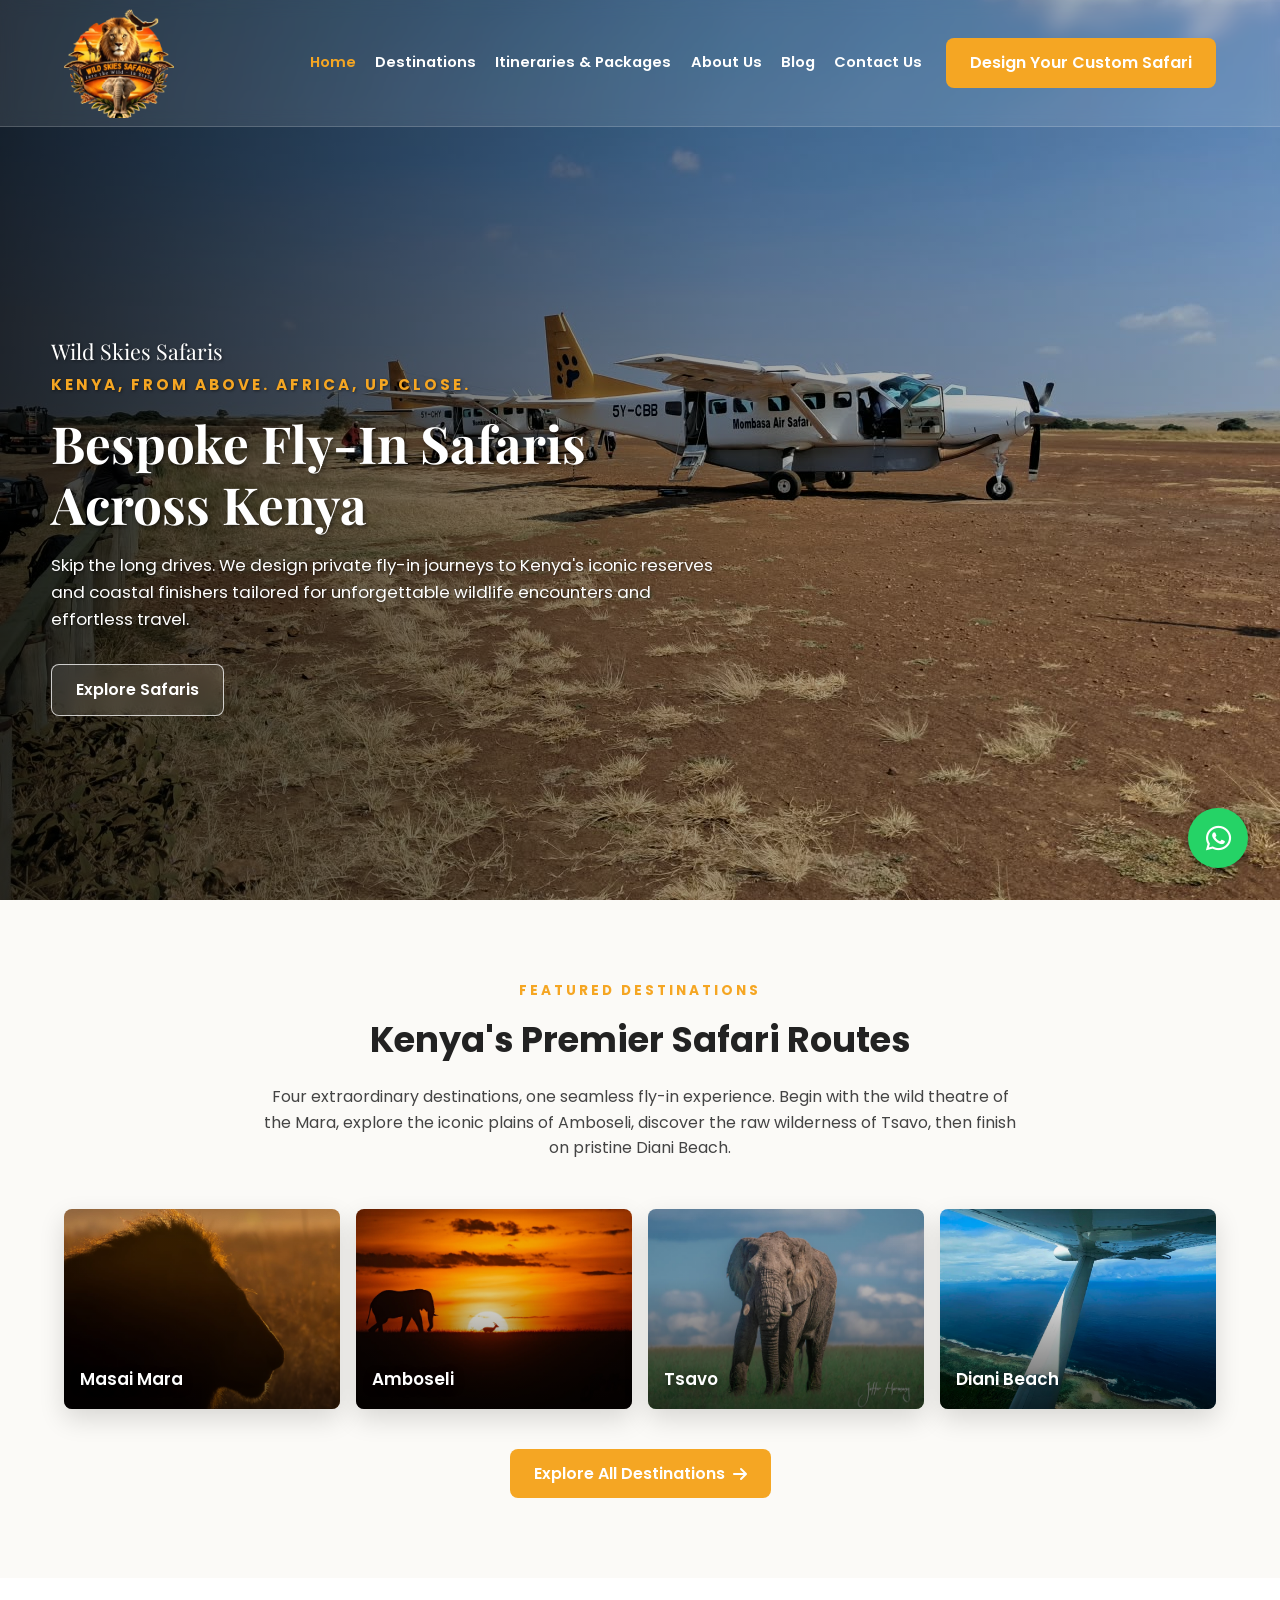
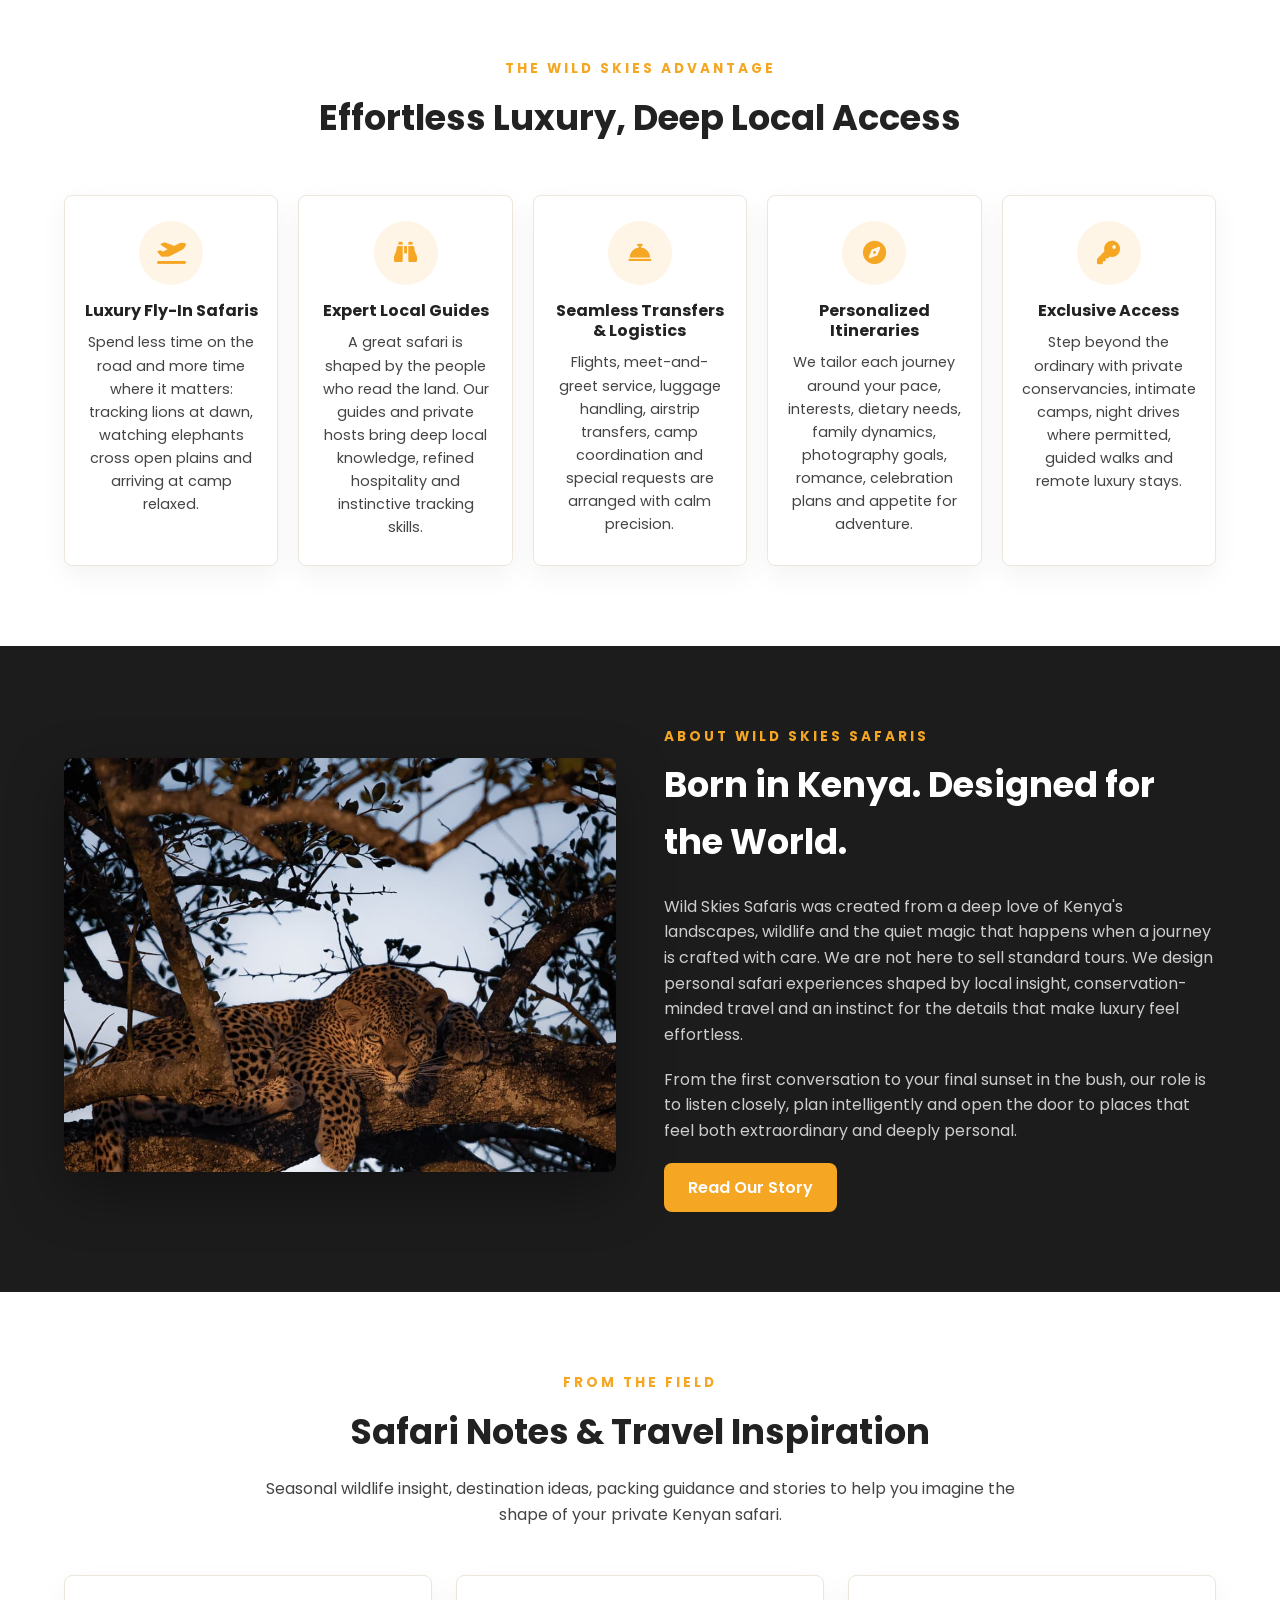
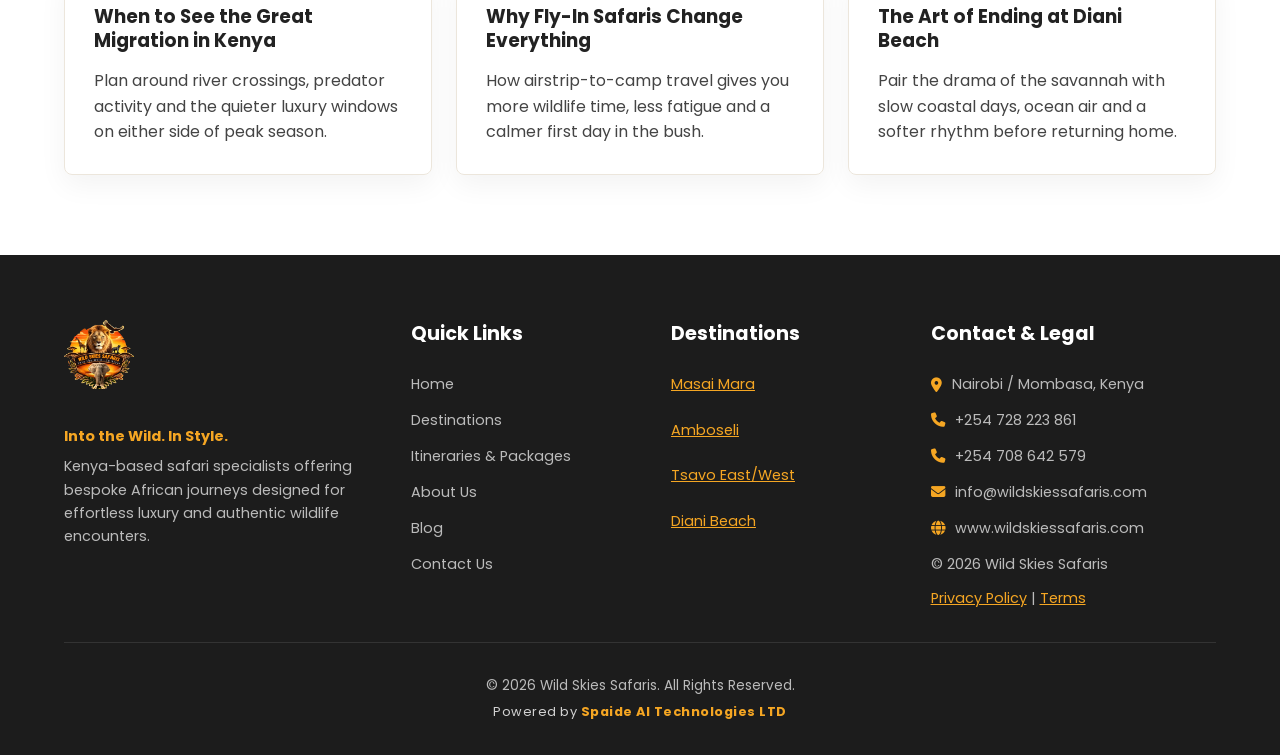
==== commit 317555e4: "Update footer to include full company name for Spaide AI Technologies LTD" ====
--- a/index.html
+++ b/index.html
@@ -200,7 +200,7 @@
         </div>
         <div class="footer-bottom container">
             <p>&copy; 2026 Wild Skies Safaris. All Rights Reserved.</p>
-            <p class="powered-by">Powered by <span>Spaide</span></p>
+            <p class="powered-by">Powered by <span>Spaide AI Technologies LTD</span></p>
         </div>
     </footer>
 
@@ -262,4 +262,3 @@
     </script>
 </body>
 </html>
-
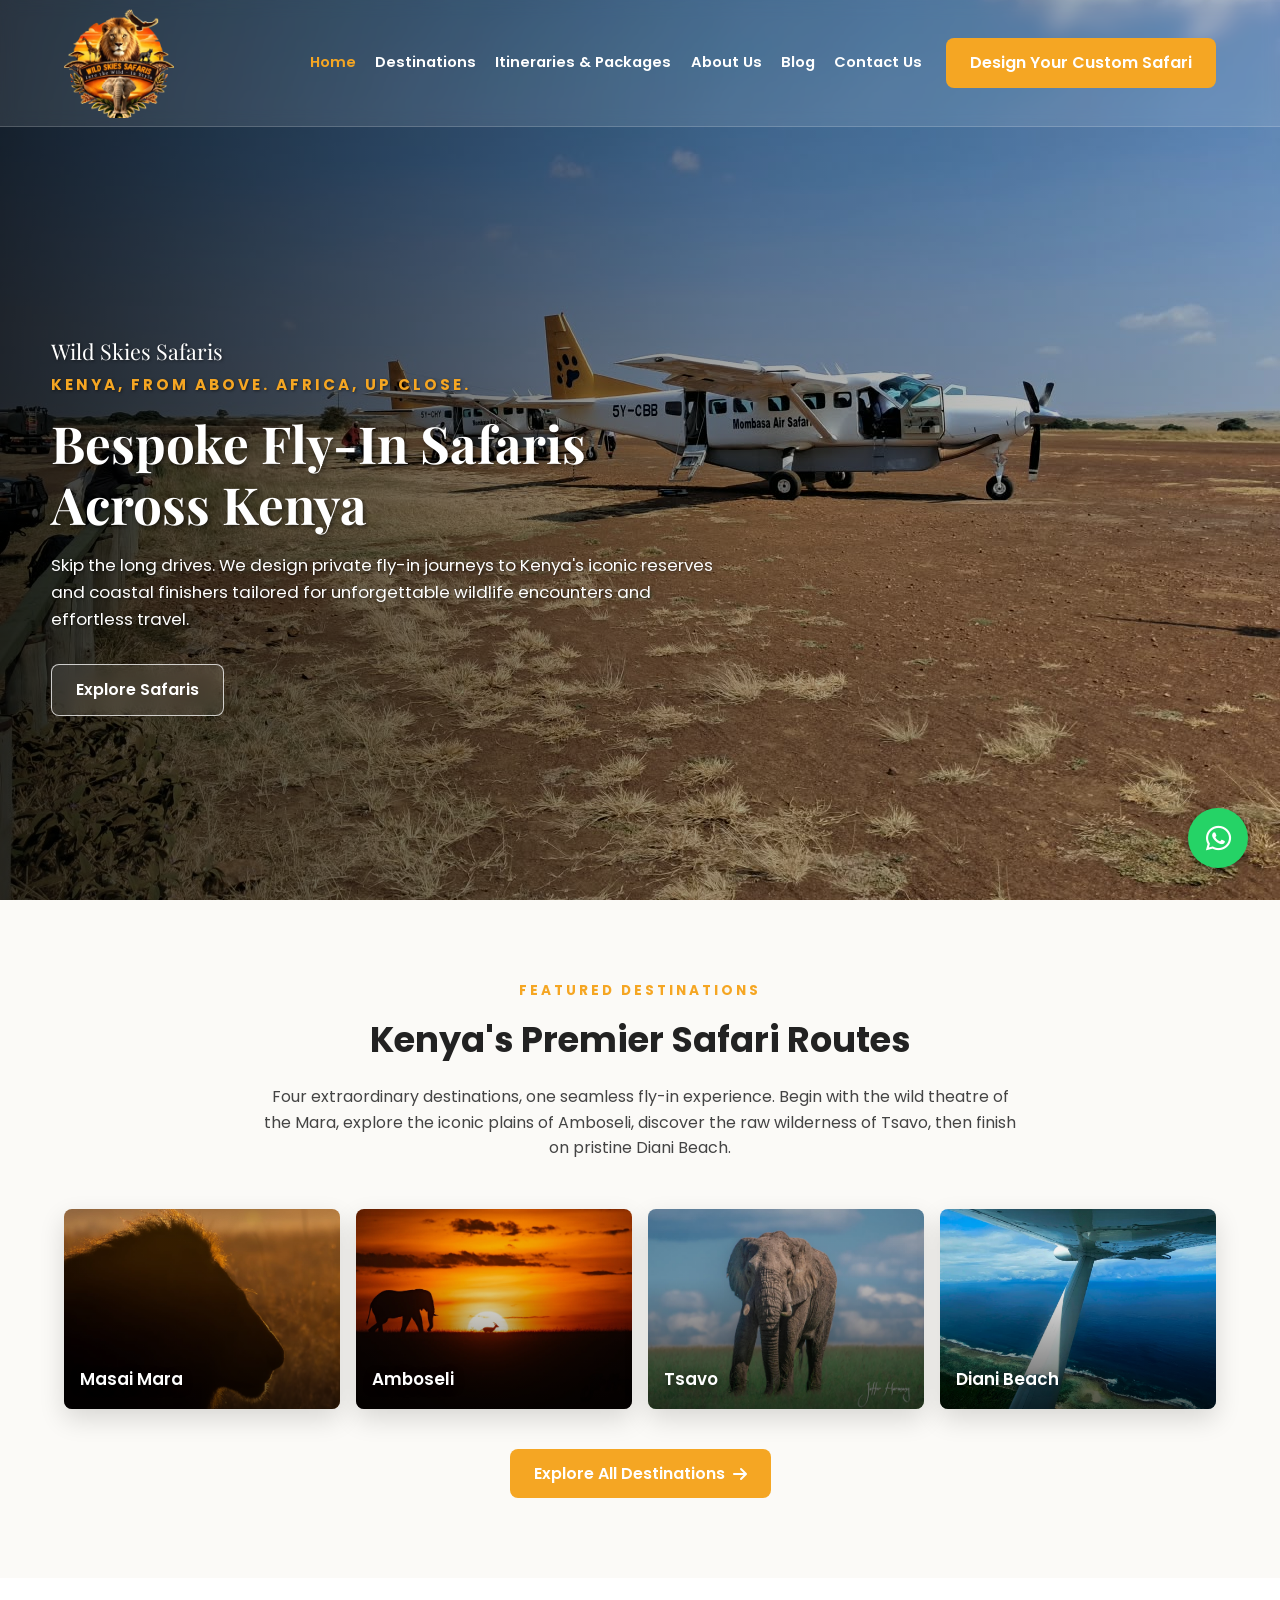
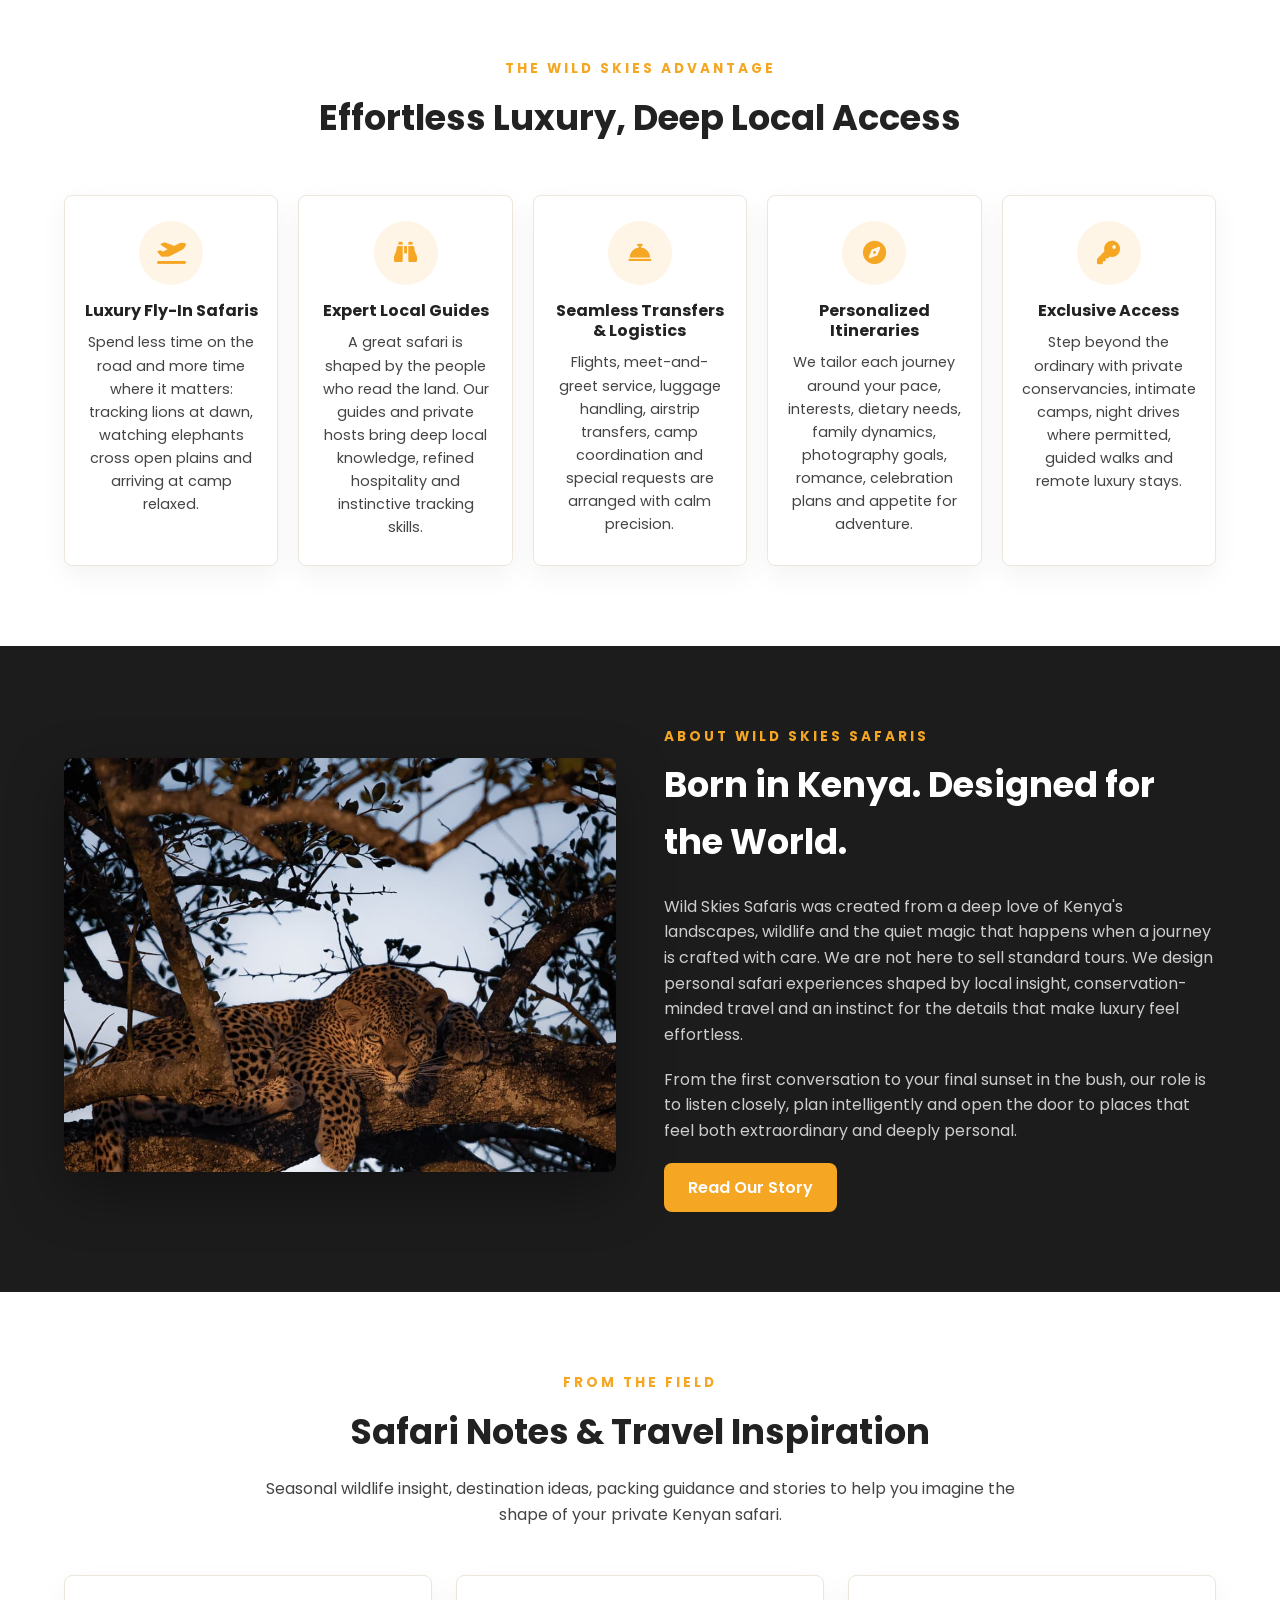
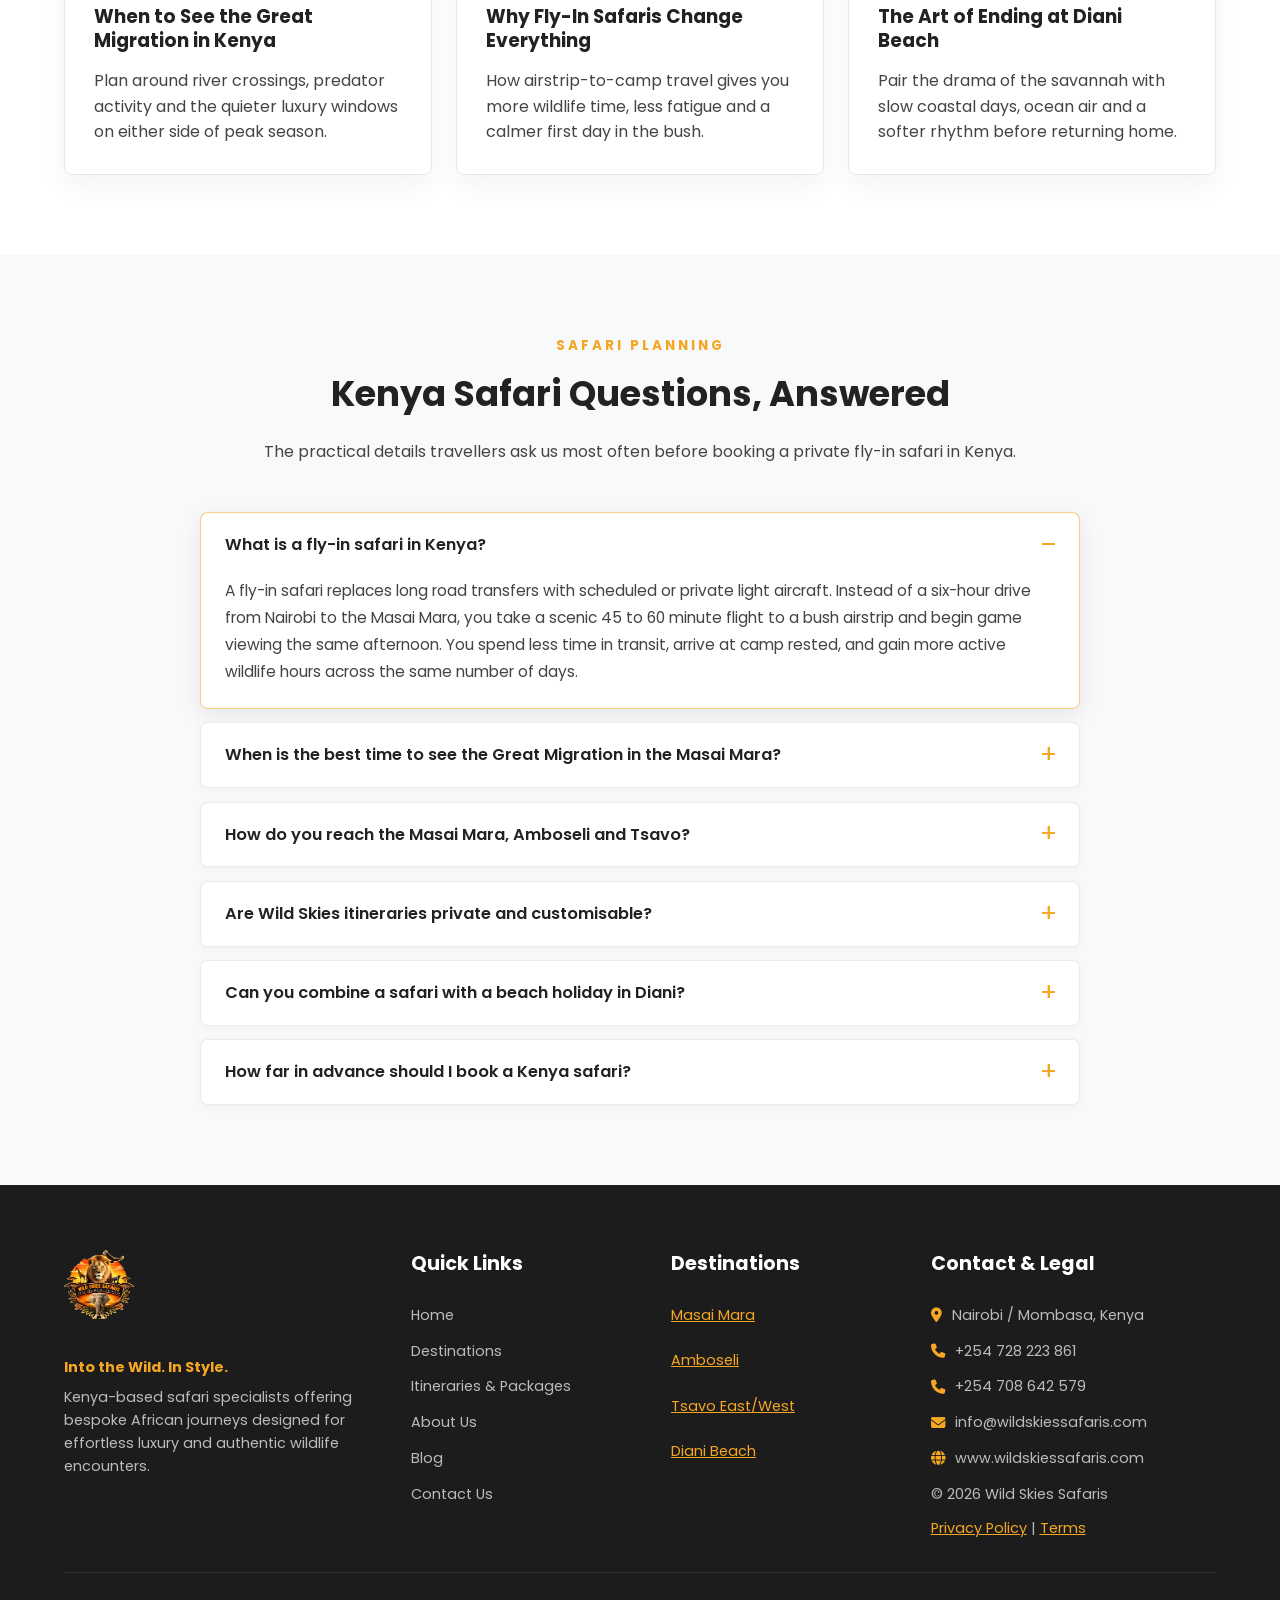
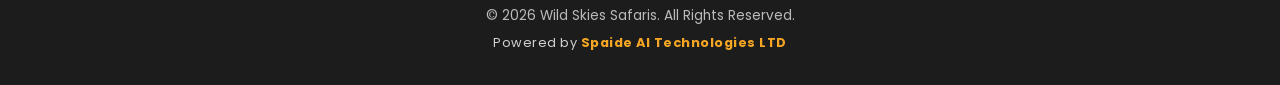
==== commit e2a78f09: "Add initial files for Wild Skies Safaris website - Created llms.txt with company overview, key facts" ====
--- a/index.html
+++ b/index.html
@@ -3,13 +3,212 @@
 <head>
     <meta charset="UTF-8">
     <meta name="viewport" content="width=device-width, initial-scale=1.0">
-    <title>Wild Skies Safaris | Kenya Fly-In Safari Specialist</title>
-    <meta name="description" content="Luxury fly-in safaris across Kenya with bespoke private itineraries, seamless transfers, expert local guides and exclusive access to iconic wild places.">
+    <meta http-equiv="X-UA-Compatible" content="IE=edge">
+
+    <!-- Primary SEO -->
+    <title>Kenya Fly-In Safaris & Luxury Safari Packages | Wild Skies Safaris</title>
+    <meta name="description" content="Private fly-in safaris across Kenya. Luxury, tailor-made itineraries to the Masai Mara, Amboseli, Tsavo and Diani Beach with expert local guides.">
+    <meta name="keywords" content="Kenya safari, fly-in safari Kenya, luxury safari Kenya, Masai Mara safari, Amboseli safari, Tsavo safari, Diani Beach, Great Migration safari, private safari Kenya, bespoke safari packages, Kenya safari operator">
+    <meta name="author" content="Wild Skies Safaris">
+    <meta name="publisher" content="Wild Skies Safaris">
+    <meta name="robots" content="index, follow, max-snippet:-1, max-image-preview:large, max-video-preview:-1">
+    <meta name="googlebot" content="index, follow, max-snippet:-1, max-image-preview:large">
+    <meta name="bingbot" content="index, follow, max-snippet:-1, max-image-preview:large">
+    <meta name="rating" content="general">
+    <meta name="geo.region" content="KE-110">
+    <meta name="geo.placename" content="Nairobi, Kenya">
+    <meta name="geo.position" content="-1.2921;36.8219">
+    <meta name="ICBM" content="-1.2921, 36.8219">
+    <link rel="canonical" href="https://www.wildskiessafaris.com/">
+
+    <!-- Open Graph -->
+    <meta property="og:type" content="website">
+    <meta property="og:site_name" content="Wild Skies Safaris">
+    <meta property="og:locale" content="en_KE">
+    <meta property="og:title" content="Kenya Fly-In Safaris & Luxury Safari Packages | Wild Skies Safaris">
+    <meta property="og:description" content="Private fly-in safaris across Kenya. Luxury, tailor-made itineraries to the Masai Mara, Amboseli, Tsavo and Diani Beach with expert local guides.">
+    <meta property="og:url" content="https://www.wildskiessafaris.com/">
+    <meta property="og:image" content="https://www.wildskiessafaris.com/Images/masai_mara_lion_hero.jpeg">
+    <meta property="og:image:alt" content="Lion pride in the Masai Mara on a Wild Skies fly-in safari in Kenya">
+
+    <!-- Twitter / X -->
+    <meta name="twitter:card" content="summary_large_image">
+    <meta name="twitter:title" content="Kenya Fly-In Safaris & Luxury Safari Packages | Wild Skies Safaris">
+    <meta name="twitter:description" content="Private fly-in safaris across Kenya. Luxury, tailor-made itineraries to the Masai Mara, Amboseli, Tsavo and Diani Beach with expert local guides.">
+    <meta name="twitter:image" content="https://www.wildskiessafaris.com/Images/masai_mara_lion_hero.jpeg">
+    <meta name="twitter:image:alt" content="Lion pride in the Masai Mara on a Wild Skies fly-in safari in Kenya">
+
+    <!-- Branding and platform -->
+    <meta name="theme-color" content="#1c1c1c">
+    <meta name="application-name" content="Wild Skies Safaris">
+    <meta name="apple-mobile-web-app-title" content="Wild Skies Safaris">
+    <meta name="format-detection" content="telephone=yes">
+    <link rel="icon" type="image/svg+xml" href="assets/favicon.svg">
+    <link rel="icon" type="image/jpeg" sizes="500x500" href="Images/wildskies_logo.jpeg">
+    <link rel="apple-touch-icon" href="Images/wildskies_logo.jpeg">
+    <link rel="manifest" href="site.webmanifest">
+    <link rel="alternate" type="text/plain" href="llms.txt" title="LLMs.txt — site summary for AI systems">
+
+    <!-- Resource hints -->
+    <link rel="preconnect" href="https://fonts.googleapis.com">
+    <link rel="preconnect" href="https://fonts.gstatic.com" crossorigin>
+    <link rel="preconnect" href="https://cdnjs.cloudflare.com">
+    <link rel="dns-prefetch" href="https://fonts.googleapis.com">
+    <link rel="dns-prefetch" href="https://cdnjs.cloudflare.com">
+
     <link rel="stylesheet" href="style.css">
     <link href="https://fonts.googleapis.com/css2?family=Poppins:wght@400;500;600;700&family=Playfair+Display:wght@700&display=swap" rel="stylesheet">
     <link rel="stylesheet" href="https://cdnjs.cloudflare.com/ajax/libs/font-awesome/6.4.0/css/all.min.css">
-    <link rel="icon" type="image/jpeg" href="Images/wildskies_logo.jpeg">
-    <link rel="shortcut icon" type="image/x-icon" href="Images/wildskies_logo.jpeg">
+
+    <!-- Structured data -->
+    <script type="application/ld+json">
+    {
+      "@context": "https://schema.org",
+      "@graph": [
+        {
+          "@type": "TravelAgency",
+          "@id": "https://www.wildskiessafaris.com/#organization",
+          "name": "Wild Skies Safaris",
+          "alternateName": "Wild Skies",
+          "url": "https://www.wildskiessafaris.com/",
+          "logo": {
+            "@type": "ImageObject",
+            "@id": "https://www.wildskiessafaris.com/#logo",
+            "url": "https://www.wildskiessafaris.com/Images/wildskies_logo_alt.jpeg",
+            "caption": "Wild Skies Safaris logo"
+          },
+          "image": "https://www.wildskiessafaris.com/Images/masai_mara_lion_hero.jpeg",
+          "description": "Wild Skies Safaris designs and operates private, tailor-made fly-in safaris across Kenya, combining light-aircraft transfers, luxury camps, exclusive-use 4x4 vehicles and expert local guides across the Masai Mara, Amboseli, Tsavo and Diani Beach.",
+          "slogan": "Into the Wild. In Style.",
+          "email": "info@wildskiessafaris.com",
+          "telephone": "+254728223861",
+          "priceRange": "$$$$",
+          "currenciesAccepted": "USD, KES",
+          "paymentAccepted": "Bank transfer, credit card",
+          "address": {
+            "@type": "PostalAddress",
+            "addressLocality": "Nairobi",
+            "addressRegion": "Nairobi County",
+            "addressCountry": "KE"
+          },
+          "areaServed": [
+            { "@type": "Place", "name": "Masai Mara National Reserve, Kenya" },
+            { "@type": "Place", "name": "Amboseli National Park, Kenya" },
+            { "@type": "Place", "name": "Tsavo East National Park, Kenya" },
+            { "@type": "Place", "name": "Tsavo West National Park, Kenya" },
+            { "@type": "Place", "name": "Diani Beach, Kenya" }
+          ],
+          "founder": {
+            "@type": "Person",
+            "name": "Jaffer Harunany",
+            "jobTitle": "Founder & Safari Specialist"
+          },
+          "contactPoint": {
+            "@type": "ContactPoint",
+            "telephone": "+254728223861",
+            "email": "info@wildskiessafaris.com",
+            "contactType": "reservations",
+            "availableLanguage": ["English"],
+            "areaServed": "Worldwide"
+          },
+          "openingHoursSpecification": [
+            {
+              "@type": "OpeningHoursSpecification",
+              "dayOfWeek": ["Monday","Tuesday","Wednesday","Thursday","Friday","Saturday"],
+              "opens": "08:00",
+              "closes": "18:00"
+            }
+          ],
+          "knowsLanguage": ["en"],
+          "hasOfferCatalog": {
+            "@type": "OfferCatalog",
+            "name": "Private Kenya Safari Packages",
+            "itemListElement": [
+              { "@type": "Offer", "itemOffered": { "@type": "Service", "name": "6-Night Exclusive Private Luxury Safari — Amboseli & Maasai Mara", "url": "https://www.wildskiessafaris.com/itineraries.html#amboseli-mara-private" } },
+              { "@type": "Offer", "itemOffered": { "@type": "Service", "name": "5-Day Exclusive East Africa Expedition", "url": "https://www.wildskiessafaris.com/itineraries.html#east-africa-expedition" } },
+              { "@type": "Offer", "itemOffered": { "@type": "Service", "name": "2-Night Maasai Mara Honeymoon Escape — Little Zebra River Camp", "url": "https://www.wildskiessafaris.com/itineraries.html#little-zebra-honeymoon" } },
+              { "@type": "Offer", "itemOffered": { "@type": "Service", "name": "The Signature Reserve — 11 Nights Masai Mara, Amboseli and Diani", "url": "https://www.wildskiessafaris.com/itineraries.html#signature-reserve" } }
+            ]
+          }
+        },
+        {
+          "@type": "WebSite",
+          "@id": "https://www.wildskiessafaris.com/#website",
+          "url": "https://www.wildskiessafaris.com/",
+          "name": "Wild Skies Safaris",
+          "description": "Private fly-in safaris across Kenya — Masai Mara, Amboseli, Tsavo and Diani Beach.",
+          "publisher": { "@id": "https://www.wildskiessafaris.com/#organization" },
+          "inLanguage": "en"
+        },
+        {
+          "@type": "WebPage",
+          "@id": "https://www.wildskiessafaris.com/#webpage",
+          "url": "https://www.wildskiessafaris.com/",
+          "name": "Kenya Fly-In Safaris & Luxury Safari Packages | Wild Skies Safaris",
+          "isPartOf": { "@id": "https://www.wildskiessafaris.com/#website" },
+          "about": { "@id": "https://www.wildskiessafaris.com/#organization" },
+          "primaryImageOfPage": "https://www.wildskiessafaris.com/Images/masai_mara_lion_hero.jpeg",
+          "inLanguage": "en"
+        },
+        {
+          "@type": "FAQPage",
+          "@id": "https://www.wildskiessafaris.com/#faq",
+          "isPartOf": { "@id": "https://www.wildskiessafaris.com/#webpage" },
+          "inLanguage": "en",
+          "mainEntity": [
+            {
+              "@type": "Question",
+              "name": "What is a fly-in safari in Kenya?",
+              "acceptedAnswer": {
+                "@type": "Answer",
+                "text": "A fly-in safari replaces long road transfers with scheduled or private light aircraft. Instead of a six-hour drive from Nairobi to the Masai Mara, you take a scenic 45 to 60 minute flight to a bush airstrip and begin game viewing the same afternoon. You spend less time in transit, arrive at camp rested, and gain more active wildlife hours across the same number of days."
+              }
+            },
+            {
+              "@type": "Question",
+              "name": "When is the best time to see the Great Migration in the Masai Mara?",
+              "acceptedAnswer": {
+                "@type": "Answer",
+                "text": "Peak migration drama generally falls between June and October, with the most reliable river crossings from July to September. The precise timing shifts each year with rainfall and herd movement, so Wild Skies Safaris plans around live reports rather than fixed dates. November to February offers quieter luxury windows with excellent resident predator viewing."
+              }
+            },
+            {
+              "@type": "Question",
+              "name": "How do you reach the Masai Mara, Amboseli and Tsavo?",
+              "acceptedAnswer": {
+                "@type": "Answer",
+                "text": "All three are served by light aircraft from Nairobi Wilson Airport. The Masai Mara is a 45 to 60 minute flight, Amboseli roughly 45 minutes, and Tsavo a short hop toward the coast. Amboseli and Tsavo can also be reached by road, though flying is far more efficient for short itineraries."
+              }
+            },
+            {
+              "@type": "Question",
+              "name": "Are Wild Skies itineraries private and customisable?",
+              "acceptedAnswer": {
+                "@type": "Answer",
+                "text": "Every itinerary is private and built around your party. Published packages are a starting point: duration, lodges, pace and routing are adjusted around your interests, dietary needs, family dynamics, photography goals or a celebration. Guests never share a vehicle or a guide with another booking."
+              }
+            },
+            {
+              "@type": "Question",
+              "name": "Can you combine a safari with a beach holiday in Diani?",
+              "acceptedAnswer": {
+                "@type": "Answer",
+                "text": "Yes. Diani Beach on Kenya's south coast is reached by direct light aircraft, so you can move from a morning game drive to an afternoon on the Indian Ocean in a single day. Bush-to-beach itineraries typically finish with three to four nights on the coast."
+              }
+            },
+            {
+              "@type": "Question",
+              "name": "How far in advance should I book a Kenya safari?",
+              "acceptedAnswer": {
+                "@type": "Answer",
+                "text": "For peak migration season, six to nine months ahead is sensible because the best camps have limited rooms. For travel in the quieter January to March and November windows, three to four months is usually comfortable. If dates are fixed around a milestone celebration, earlier is always better."
+              }
+            }
+          ]
+        }
+      ]
+    }
+    </script>
 </head>
 <body class="home-page">
     <header class="navbar">
@@ -152,6 +351,42 @@
             </div>
         </section>
 
+        <section id="faq" class="section faq-section">
+            <div class="container">
+                <div class="section-heading">
+                    <p class="subtitle-caps">Safari Planning</p>
+                    <h2 class="section-title">Kenya Safari Questions, Answered</h2>
+                    <p>The practical details travellers ask us most often before booking a private fly-in safari in Kenya.</p>
+                </div>
+                <div class="faq-list">
+                    <details class="faq-item" open>
+                        <summary><h3>What is a fly-in safari in Kenya?</h3></summary>
+                        <p>A fly-in safari replaces long road transfers with scheduled or private light aircraft. Instead of a six-hour drive from Nairobi to the Masai Mara, you take a scenic 45 to 60 minute flight to a bush airstrip and begin game viewing the same afternoon. You spend less time in transit, arrive at camp rested, and gain more active wildlife hours across the same number of days.</p>
+                    </details>
+                    <details class="faq-item">
+                        <summary><h3>When is the best time to see the Great Migration in the Masai Mara?</h3></summary>
+                        <p>Peak migration drama generally falls between June and October, with the most reliable river crossings from July to September. The precise timing shifts each year with rainfall and herd movement, so we plan around live reports rather than fixed dates. November to February offers quieter luxury windows with excellent resident predator viewing.</p>
+                    </details>
+                    <details class="faq-item">
+                        <summary><h3>How do you reach the Masai Mara, Amboseli and Tsavo?</h3></summary>
+                        <p>All three are served by light aircraft from Nairobi Wilson Airport. The Masai Mara is a 45 to 60 minute flight, Amboseli roughly 45 minutes, and Tsavo a short hop toward the coast. Amboseli and Tsavo can also be reached by road, though flying is far more efficient for short itineraries.</p>
+                    </details>
+                    <details class="faq-item">
+                        <summary><h3>Are Wild Skies itineraries private and customisable?</h3></summary>
+                        <p>Every itinerary is private and built around your party. Published packages are a starting point: we adjust duration, lodges, pace and routing around your interests, dietary needs, family dynamics, photography goals or a celebration. You are never sharing a vehicle or a guide with another booking.</p>
+                    </details>
+                    <details class="faq-item">
+                        <summary><h3>Can you combine a safari with a beach holiday in Diani?</h3></summary>
+                        <p>Yes, and it is our signature finish. Diani Beach on Kenya's south coast is reached by direct light aircraft, so you can move from a morning game drive to an afternoon on the Indian Ocean in a single day. Bush-to-beach itineraries typically finish with three to four nights on the coast.</p>
+                    </details>
+                    <details class="faq-item">
+                        <summary><h3>How far in advance should I book a Kenya safari?</h3></summary>
+                        <p>For peak migration season, six to nine months ahead is sensible because the best camps have limited rooms. For travel in the quieter January to March and November windows, three to four months is usually comfortable. If your dates are fixed around a milestone celebration, earlier is always better.</p>
+                    </details>
+                </div>
+            </div>
+        </section>
+
     </main>
 
     <footer>
--- a/style.css
+++ b/style.css
@@ -3080,3 +3080,99 @@
     }
 }
 
+/* =========================================
+   FAQ SECTION (SEO content block)
+   ========================================= */
+.faq-section {
+    background-color: var(--light);
+}
+
+.faq-list {
+    max-width: 880px;
+    margin: 0 auto;
+    display: flex;
+    flex-direction: column;
+    gap: 0.85rem;
+}
+
+.faq-item {
+    background-color: var(--white);
+    border: 1px solid rgba(0, 0, 0, 0.08);
+    border-radius: var(--border-radius);
+    box-shadow: 0 2px 10px rgba(0, 0, 0, 0.04);
+    overflow: hidden;
+    transition: var(--transition);
+}
+
+.faq-item[open] {
+    border-color: rgba(245, 166, 35, 0.55);
+    box-shadow: 0 6px 22px rgba(0, 0, 0, 0.08);
+}
+
+.faq-item summary {
+    position: relative;
+    display: block;
+    padding: 1.25rem 3.5rem 1.25rem 1.5rem;
+    cursor: pointer;
+    list-style: none;
+}
+
+.faq-item summary::-webkit-details-marker {
+    display: none;
+}
+
+.faq-item summary::marker {
+    content: "";
+}
+
+.faq-item summary h3 {
+    margin: 0;
+    font-size: 1.02rem;
+    font-weight: 600;
+    line-height: 1.45;
+    color: var(--dark);
+    transition: var(--transition);
+}
+
+.faq-item summary:hover h3 {
+    color: var(--primary);
+}
+
+.faq-item summary::after {
+    content: "+";
+    position: absolute;
+    right: 1.4rem;
+    top: 50%;
+    transform: translateY(-50%);
+    font-size: 1.6rem;
+    font-weight: 400;
+    line-height: 1;
+    color: var(--primary);
+}
+
+.faq-item[open] summary::after {
+    content: "\2013";
+}
+
+.faq-item p {
+    margin: 0;
+    padding: 0 1.5rem 1.4rem;
+    color: var(--text);
+    line-height: 1.75;
+    font-size: 0.97rem;
+}
+
+@media (max-width: 600px) {
+    .faq-item summary {
+        padding: 1.05rem 3rem 1.05rem 1.15rem;
+    }
+
+    .faq-item summary h3 {
+        font-size: 0.97rem;
+    }
+
+    .faq-item p {
+        padding: 0 1.15rem 1.2rem;
+        font-size: 0.94rem;
+    }
+}
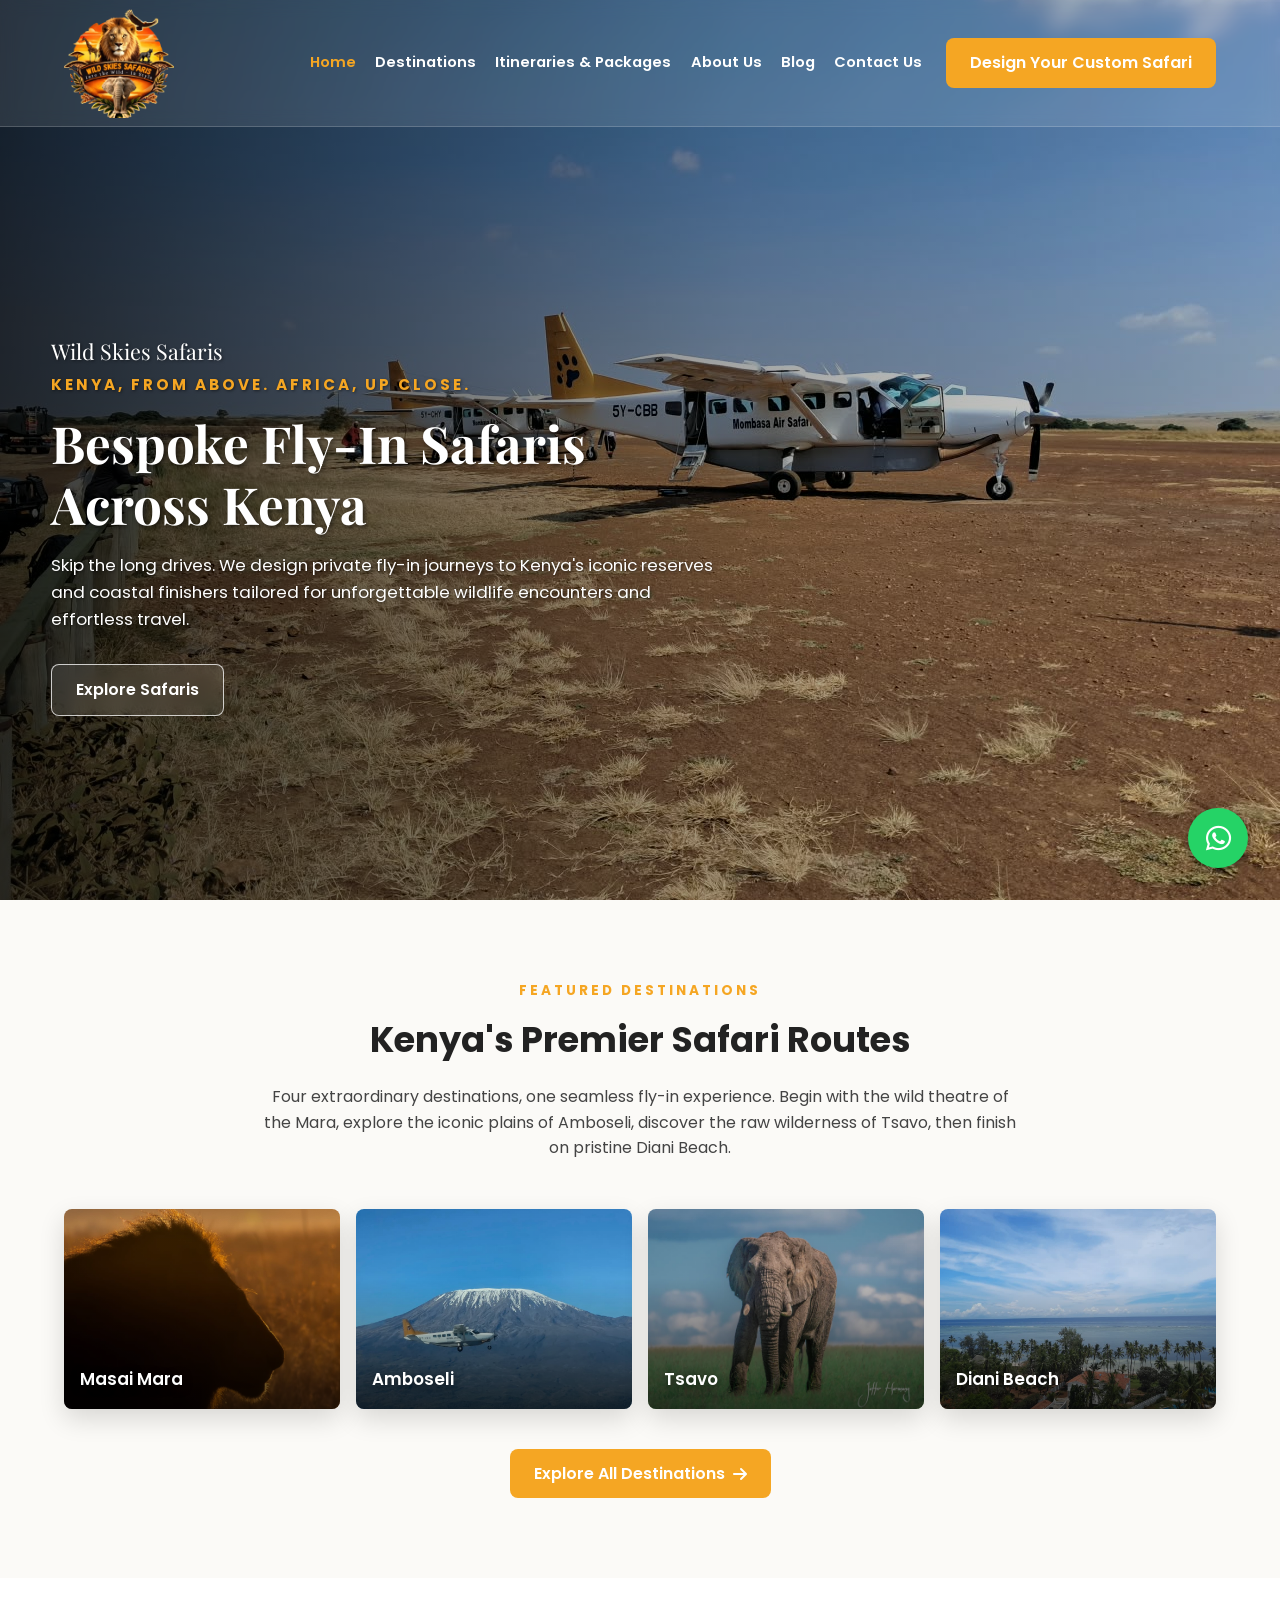
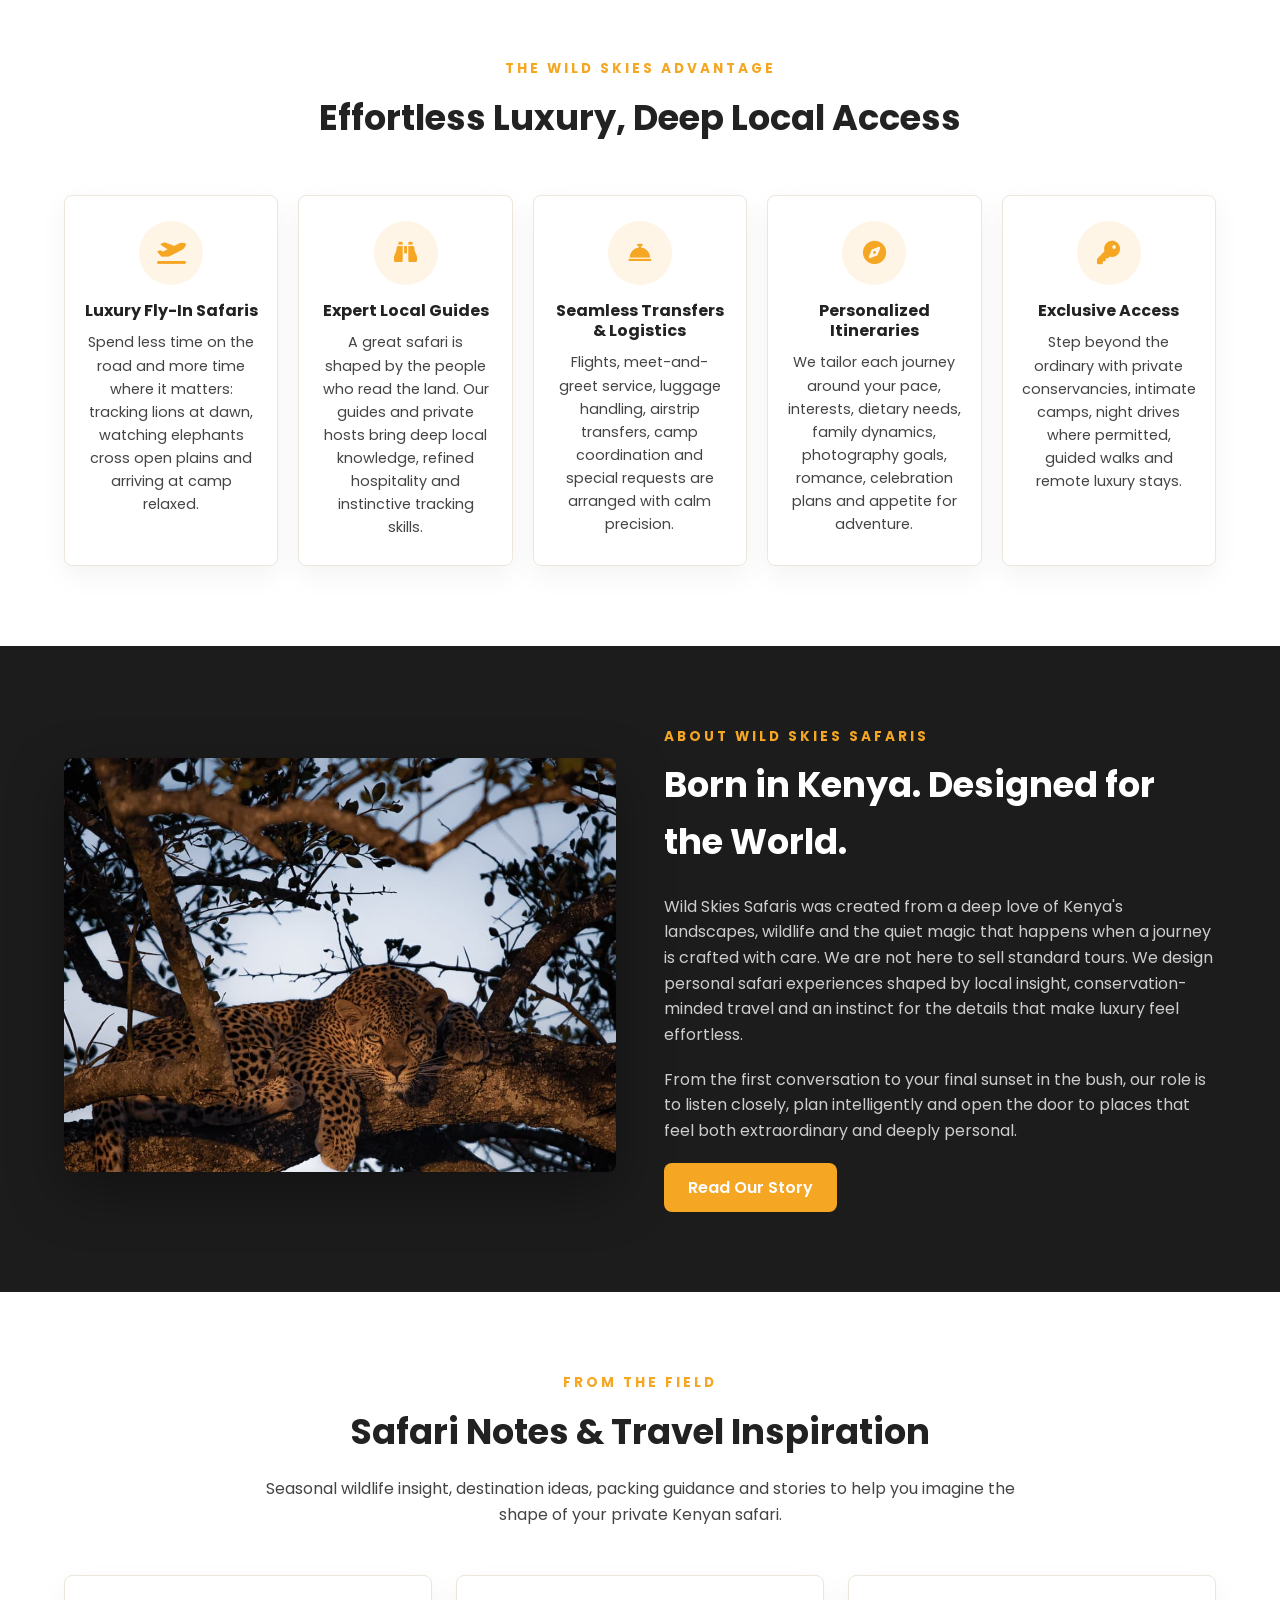
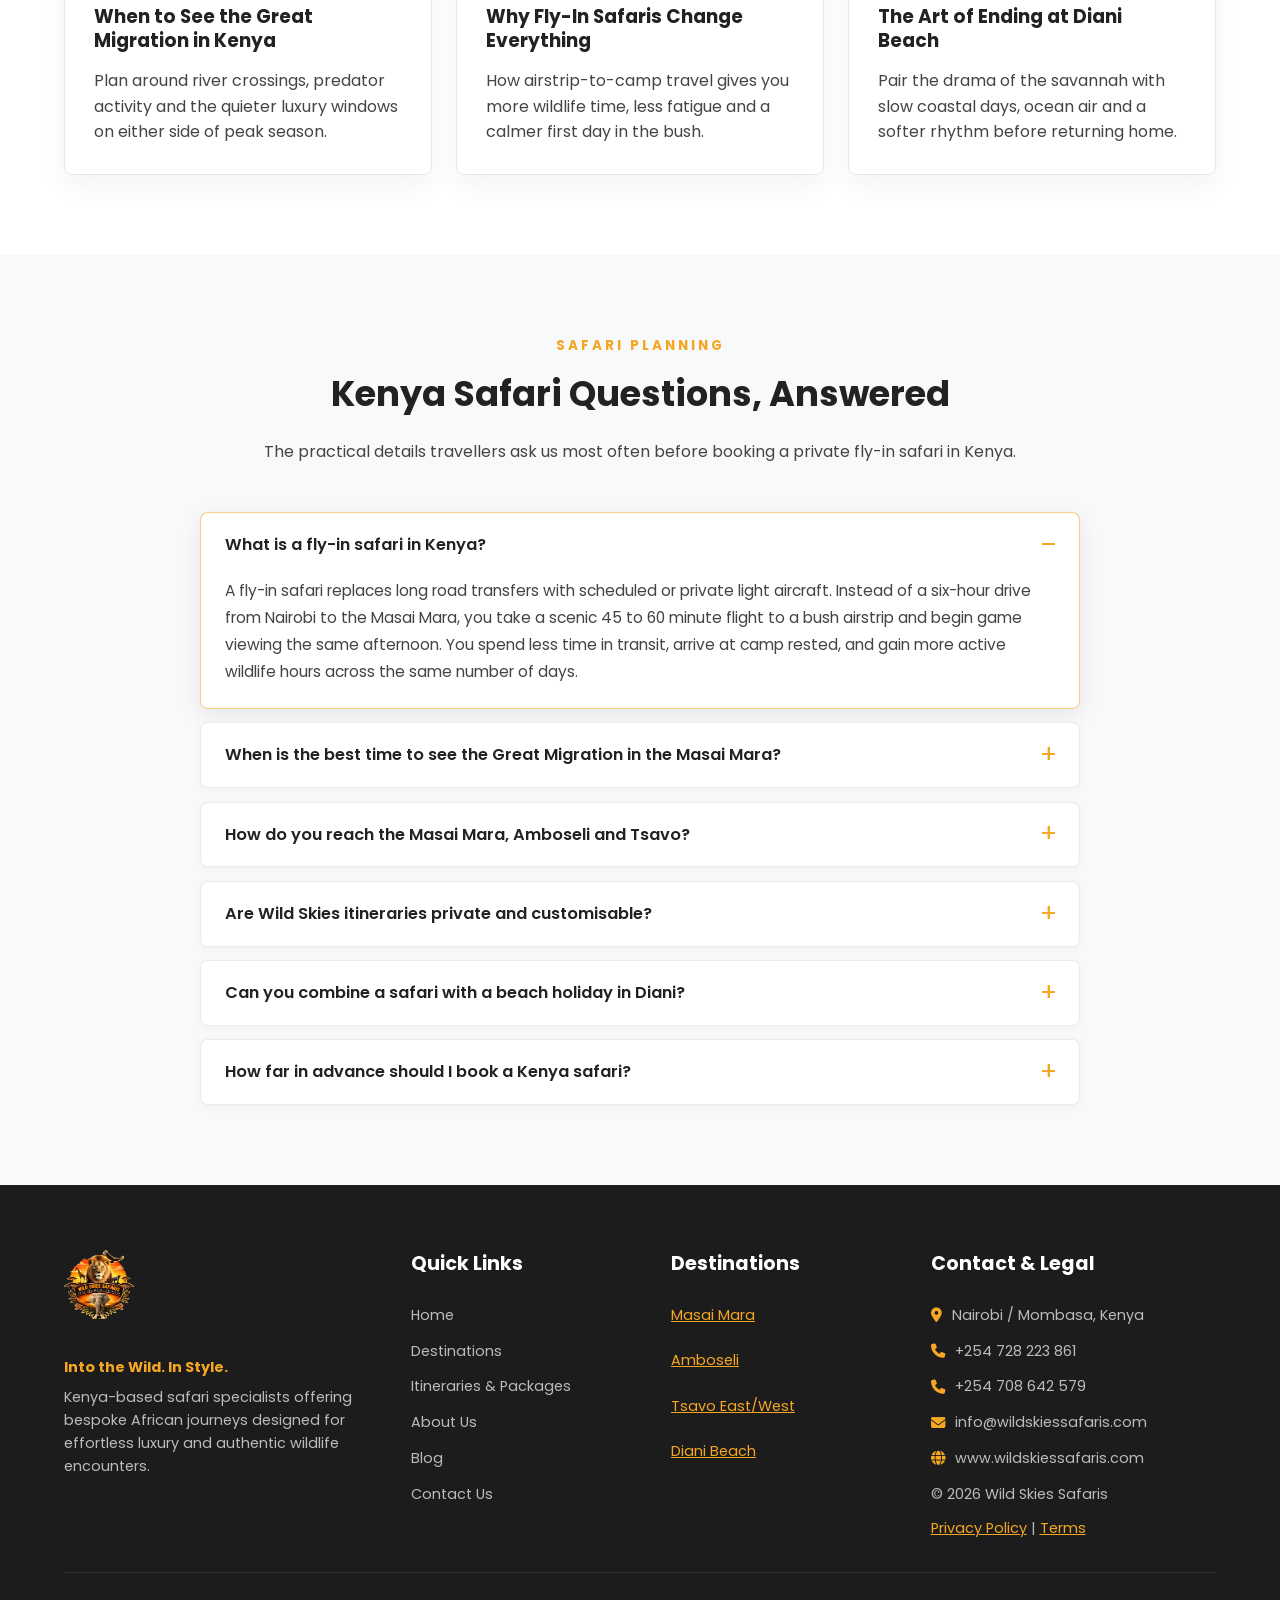
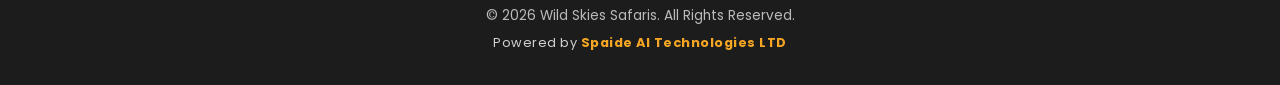
==== commit cd59d67f: "Add new images and update background images in HTML files" ====
--- a/index.html
+++ b/index.html
@@ -260,13 +260,13 @@
                     <a href="masai-mara.html" class="teaser-spot" style="background-image: url('Images/mara_lion_pride_1.jpeg');">
                         <span>Masai Mara</span>
                     </a>
-                    <a href="amboseli.html" class="teaser-spot" style="background-image: url('Images/tsavo_red_elephant_landscape.jpeg');">
+                    <a href="amboseli.html" class="teaser-spot" style="background-image: url('Images/MAS\ flying.jpeg');">
                         <span>Amboseli</span>
                     </a>
                     <a href="tsavo.html" class="teaser-spot" style="background-image: url('Images/WhatsApp Image 2026-08-27 at 13.56.18 (1).jpeg');">
                         <span>Tsavo</span>
                     </a>
-                    <a href="diani.html" class="teaser-spot" style="background-image: url('Images/Airplane\ over\ diani.jpeg');">
+                    <a href="diani.html" class="teaser-spot" style="background-image: url('Images/Sajjads\ Diani.jpeg');">
                         <span>Diani Beach</span>
                     </a>
                 </div>
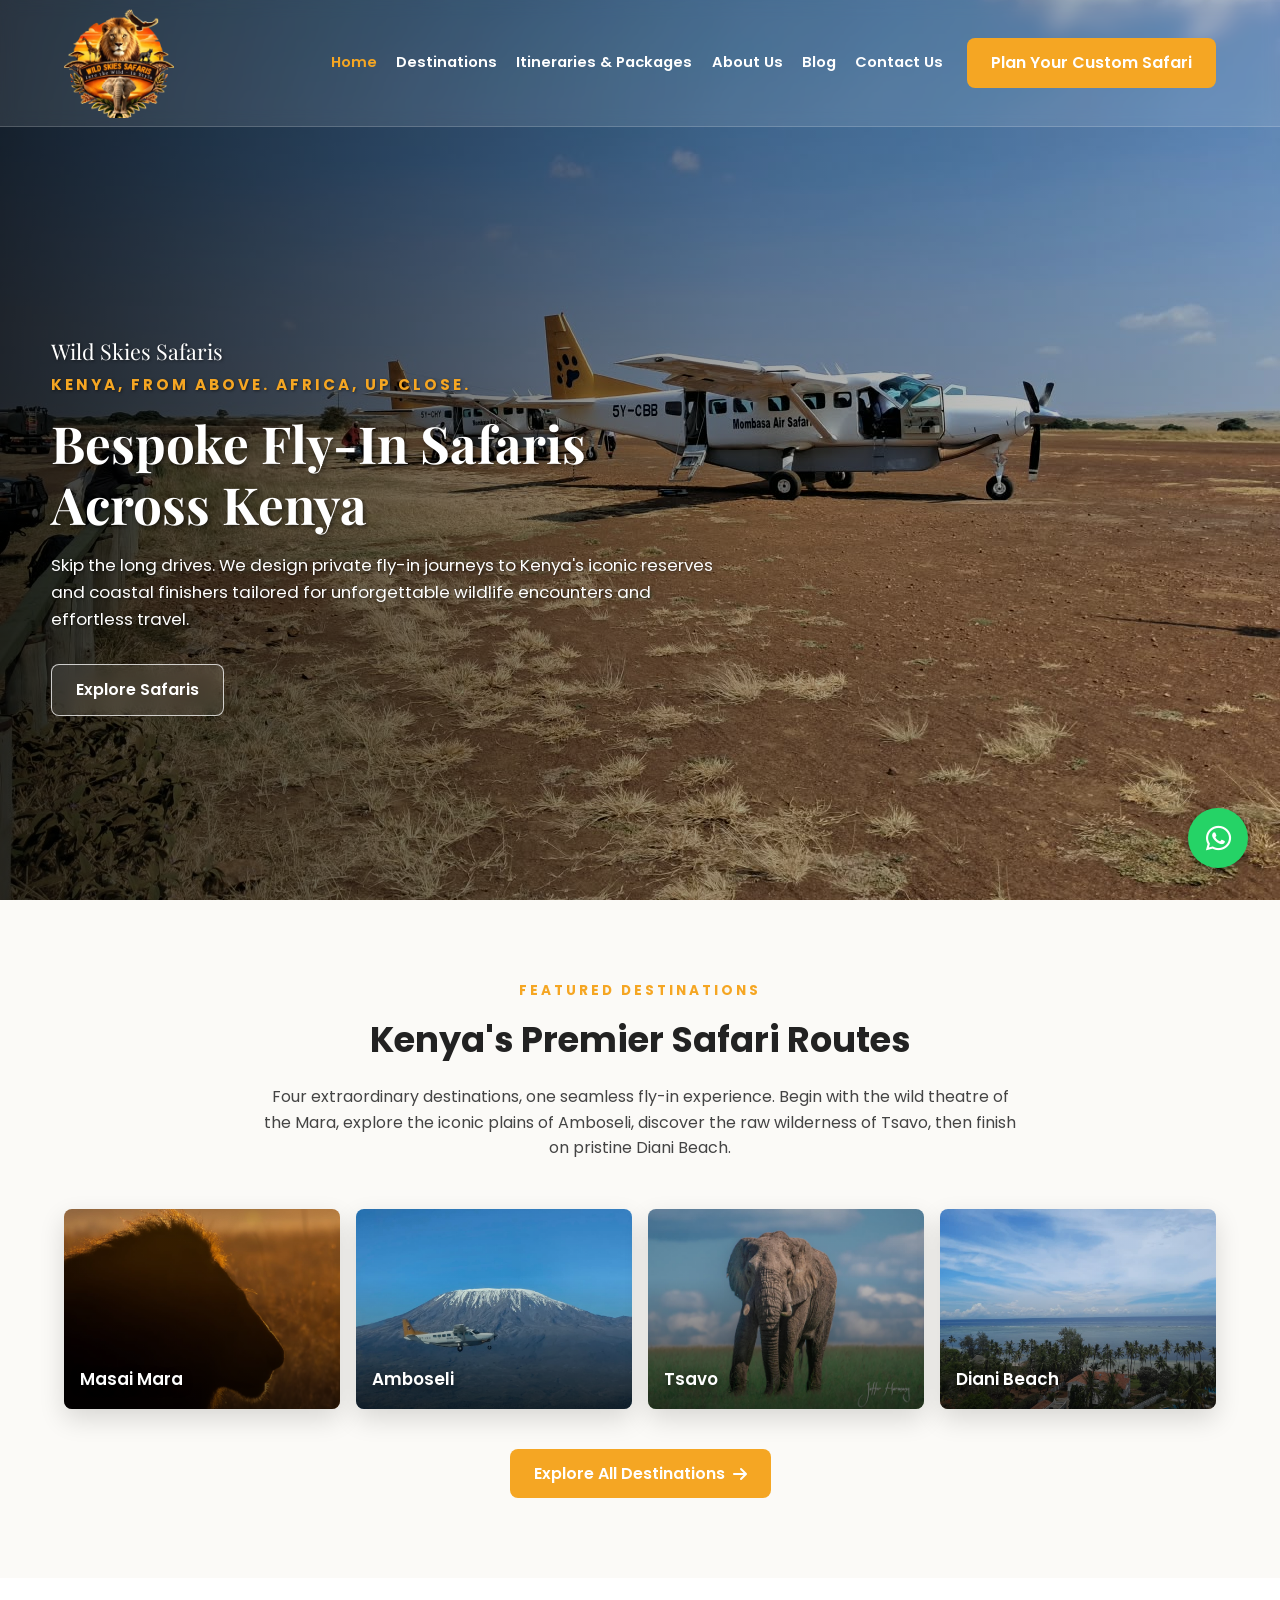
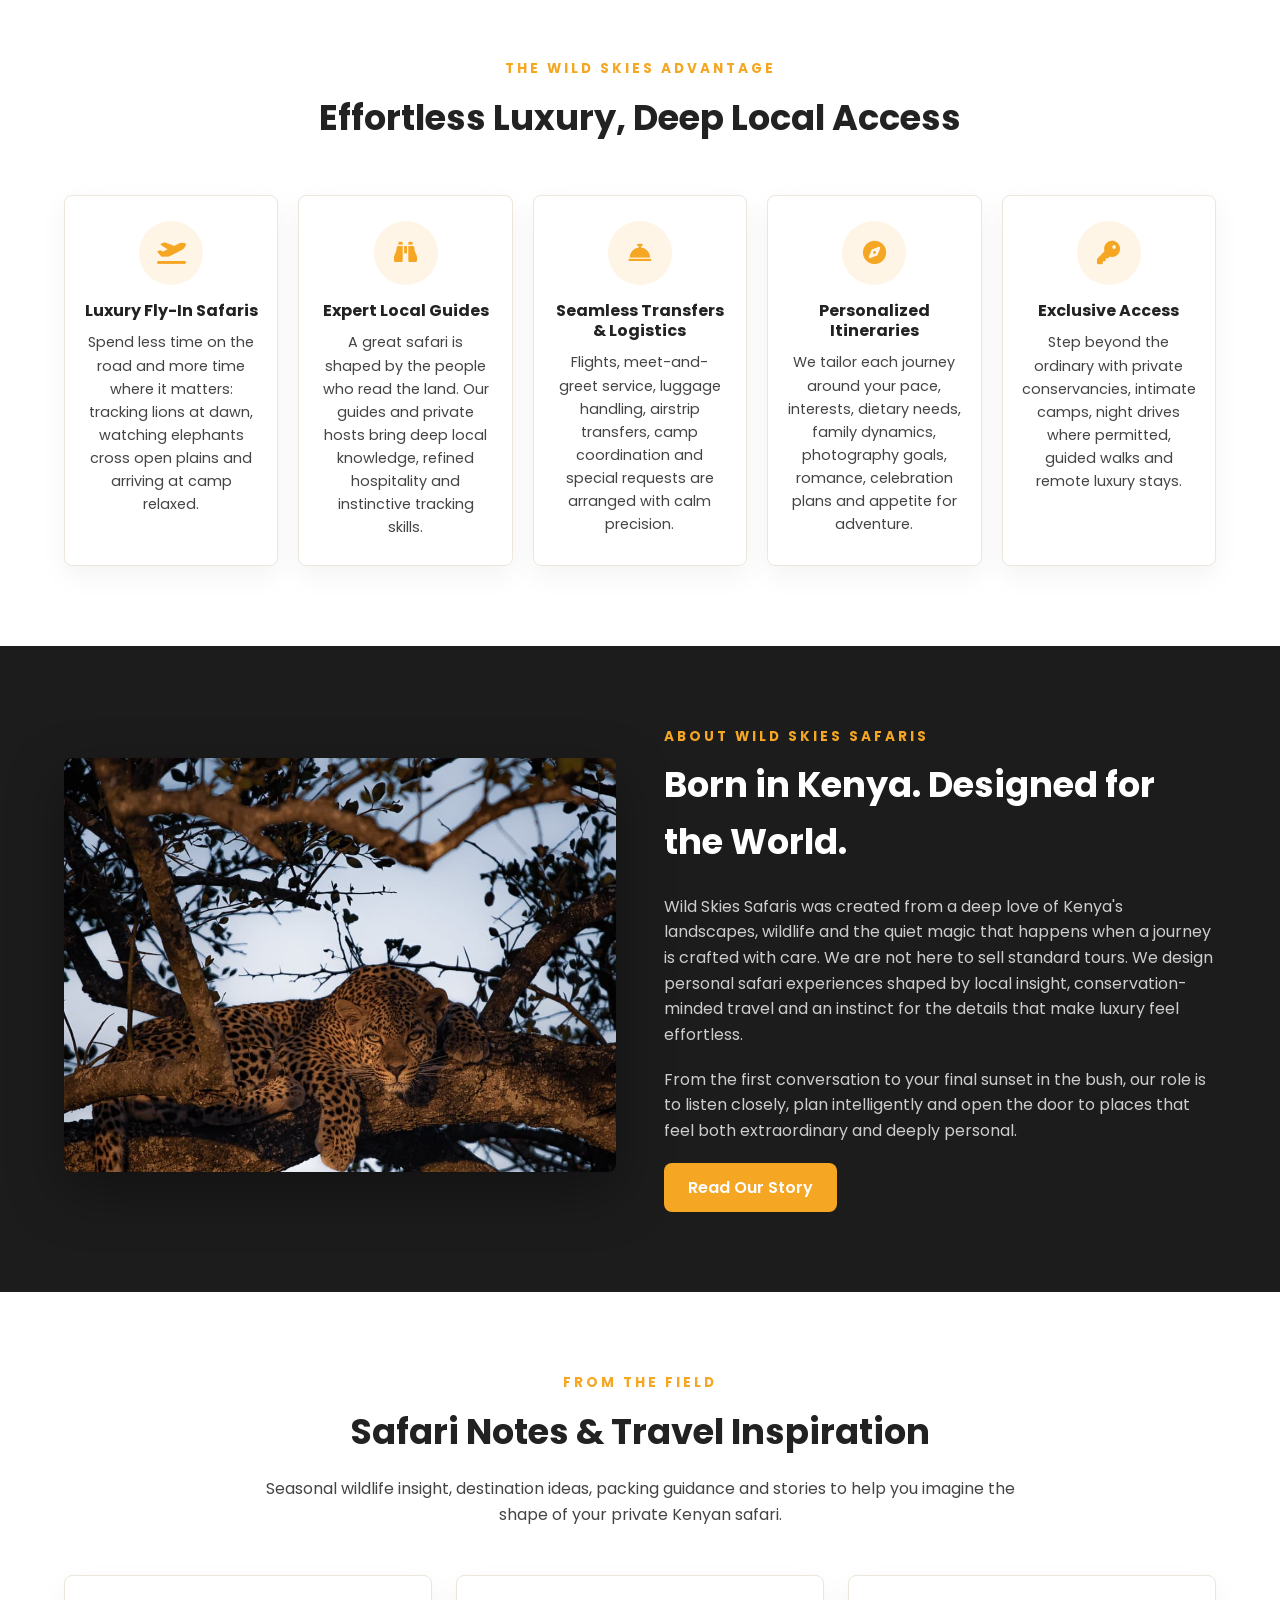
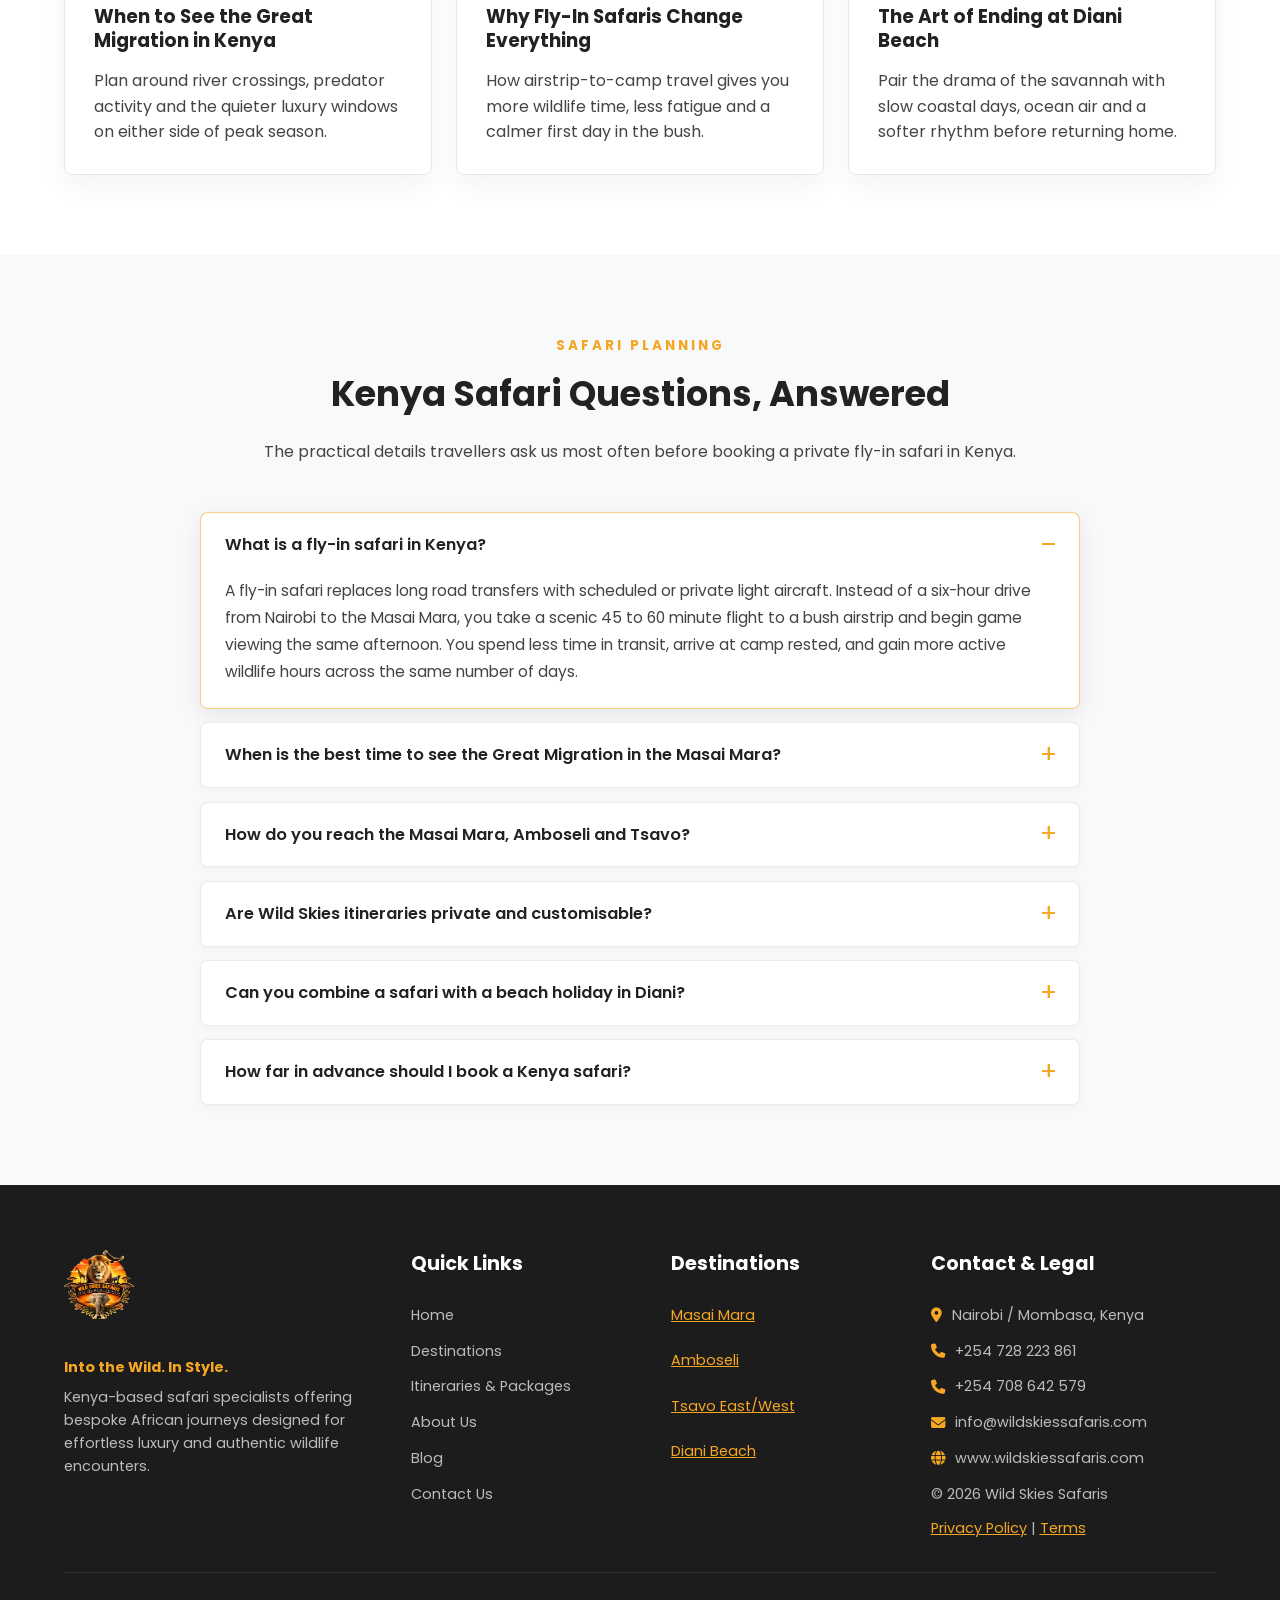
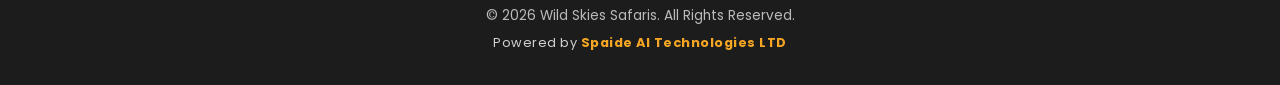
==== commit f0b1f11e: "Update call-to-action text from "Design Your Custom Safari" to "Plan Your Custom Safari" across mult" ====
--- a/index.html
+++ b/index.html
@@ -226,7 +226,7 @@
                     <a href="contact.html">Contact Us</a>
                 </nav>
                 <div class="nav-cta">
-                    <a href="contact.html" class="btn btn-primary">Design Your Custom Safari</a>
+                    <a href="contact.html" class="btn btn-primary">Plan Your Custom Safari</a>
                 </div>
             </div>
             <button class="nav-toggle" aria-label="Toggle navigation">
